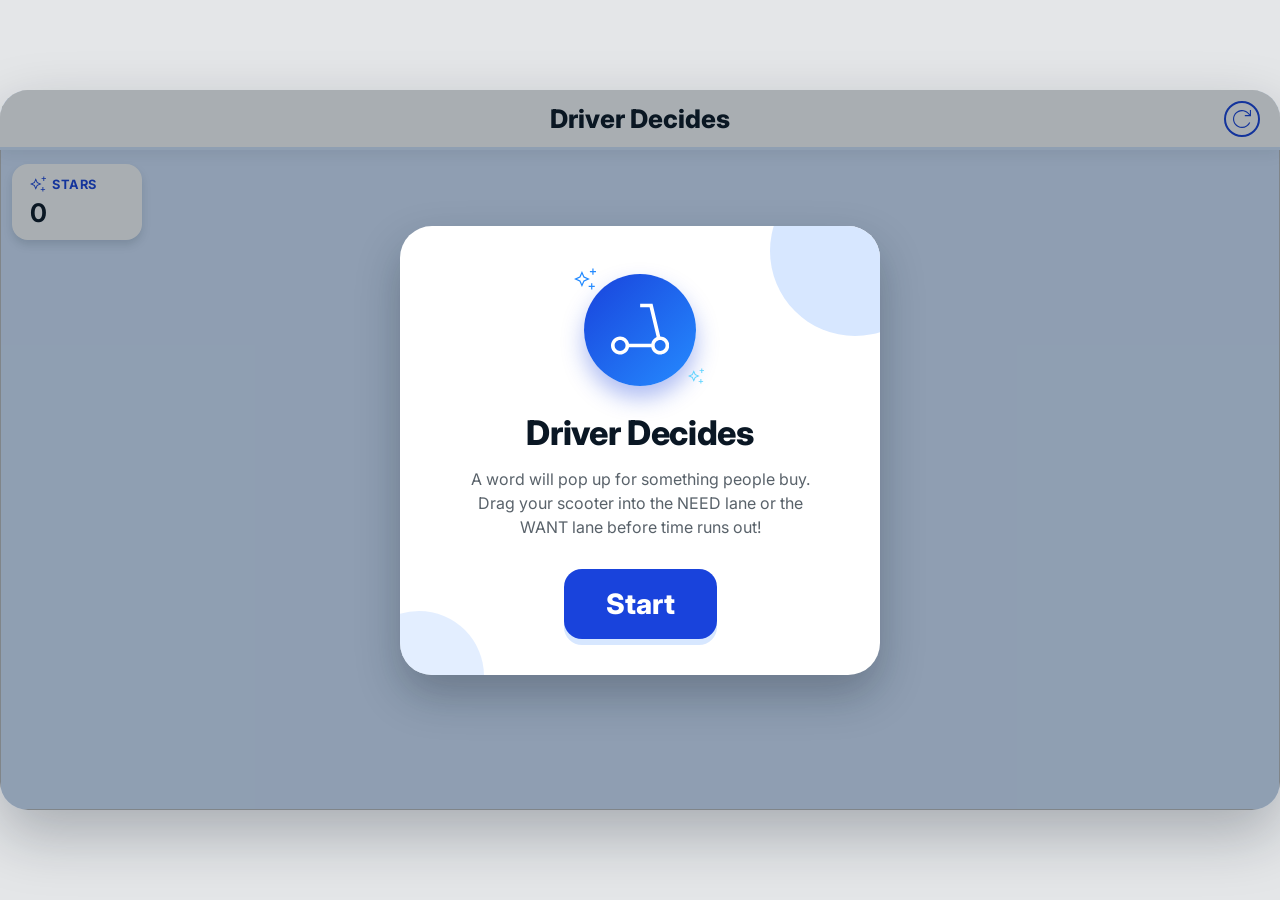
==== index.html @ 8b868fb8 "Add files via upload" ====
<!DOCTYPE html>
<html lang="en">
<head>
    <meta charset="UTF-8">
    <meta name="viewport" content="width=device-width, initial-scale=1.0">

    <title>Driver Decides | Securityplus Federal Credit Union</title>

    <!-- Securityplus brand typeface -->
    <link rel="preconnect" href="https://fonts.googleapis.com">
    <link rel="preconnect" href="https://fonts.gstatic.com" crossorigin>
    <link href="https://fonts.googleapis.com/css2?family=Inter:wght@400;500;600;700;800;900&display=swap" rel="stylesheet">

    <link rel="stylesheet" href="style.css">
</head>

<body>

<div id="game">

    <!-- ================= TOP BAR ================= -->

    <div id="topBar">

        <div id="topBarLeft"></div>

        <div id="gameTitle">Driver Decides</div>

        <div id="topBarRight">
            <button id="resetButton" class="iconButton" type="button" aria-label="Restart">
                <svg class="reset-icon" viewBox="0 0 159.96 159.68" aria-hidden="true">
                    <path d="M125.32,26.76C95.65,1.7,52.69,5.35,27.33,34.19c-21.87,24.87-23.31,61.46-2.78,87.95,13.93,17.98,35.56,28.66,58.69,27.5,26.47-1.33,49.6-17.28,60.77-41.29l9.02,4c-13.16,28.84-42.03,47.62-73.83,47.32-24.66-.24-47.44-12.11-62.44-31.37C-1.06,105.46-5.06,74.83,6.64,48.33,18.38,21.75,43.54,3.07,72.72.41c23.8-2.17,47.42,6.05,63.87,23.13l13.4,13.91V0s9.97.02,9.97.02v54.9s-54.93,0-54.93,0l-.02-9.97,38.3-.04c-6.07-6.32-11.63-12.78-17.97-18.14Z"/>
                </svg>
            </button>
        </div>

    </div>


    <!-- ================= HUD =================
         Rebuilt for the needs-vs-wants sorting rework (2026-09-10): the
         wallet/purchases stats are gone (no money math in this version at
         all) - just how many you've sorted right, and the round's goal. -->

    <div id="hud">

        <div class="starsBox">
            <span class="statLabel">
                <svg class="mini-icon" viewBox="0 0 179.8 170" aria-hidden="true">
                    <polygon points="159.82 49.96 149.85 50 149.86 30 129.88 30 129.88 19.99 149.86 20 149.85 0 159.82 0 159.82 20 179.79 19.99 179.8 30 159.82 29.99 159.82 49.96"/>
                    <polygon points="149.83 169.96 139.86 170 139.87 150 119.89 150 119.89 139.99 139.87 140 139.86 120 149.83 120 149.82 140 169.8 139.99 169.8 150 149.83 149.99 149.83 169.96"/>
                    <path d="M64.87,149.82l-20.03-44.88L0,84.99l44.96-20.07,19.91-44.96,20.01,45.1,44.86,19.96-44.93,20-19.93,44.81ZM64.88,125.25l12.55-27.81,27.77-12.46-27.88-12.52-12.45-27.71-12.55,27.76-27.72,12.49,27.75,12.48,12.53,27.76Z"/>
                </svg>
                Stars
            </span>
            <span class="statValue" id="starsValue">0</span>
        </div>

    </div>


    <!-- ================= ROAD SCENE =================
         Rebuilt again (2026-09-10, drag rework): NEED and WANT are now the
         things rolling continuously down the road, one per lane - pure
         driving/lane signage, not the question itself. The actual question
         is the item word in the fixed #itemPopup at top center, which never
         moves. The scooter is drag-steered left/right by the player; where
         it sits when the timer runs out is the answer. -->

    <div id="roadScene">

        <img id="bgImage" class="bg-image" src="images/Background.svg" alt="">

        <!-- Purely decorative sky - a sun that pulses gently in the top
             right, and two clouds that drift slowly across from one side
             to the other on their own independent loops. -->
        <div id="skyLayer" aria-hidden="true">
            <img class="sunDecor" src="images/sun.svg" alt="">
            <img class="cloudDecor cloudDecor--1" src="images/cloud1.svg" alt="" style="top:9%; width:13%; animation-duration:48s; animation-delay:-6s;">
            <img class="cloudDecor cloudDecor--2" src="images/cloud2.svg" alt="" style="top:19%; width:9%; animation-duration:62s; animation-delay:-34s;">
        </div>

        <!-- Purely decorative trees along the grass, gently swaying in a
             breeze. Four, at different depths/sides to match the road's
             perspective: small ones far back on both the left and right,
             a medium one at mid-distance on the right, and a large one up
             front on the left. -->
        <div id="treeLayer" aria-hidden="true">
            <div class="treeSpot" style="left:15%; top:42%; width:6%;">
                <img class="treeDecor" src="images/tree.svg" alt="" style="animation-duration:3.6s; animation-delay:0s;">
            </div>
            <div class="treeSpot" style="left:85%; top:42%; width:6%;">
                <img class="treeDecor" src="images/tree.svg" alt="" style="animation-duration:3.8s; animation-delay:0.3s;">
            </div>
            <div class="treeSpot" style="left:92%; top:60%; width:9%;">
                <img class="treeDecor" src="images/tree.svg" alt="" style="animation-duration:4.0s; animation-delay:0.9s;">
            </div>
            <div class="treeSpot" style="left:3%; top:80%; width:13%;">
                <img class="treeDecor" src="images/tree.svg" alt="" style="animation-duration:3.9s; animation-delay:1.1s;">
            </div>
        </div>

        <!-- Purely decorative lane signage, looping continuously down each
             lane the whole round - always NEED on the left, WANT on the
             right, so the player always knows which side is which. -->
        <div id="roadSignsLayer">
            <div id="roadSignNeed" class="roadSign roadSign--need">NEED</div>
            <div id="roadSignWant" class="roadSign roadSign--want">WANT</div>
        </div>

        <!-- Invisible tap targets - a kid can also tap a side instead of
             dragging the scooter there. -->
        <div class="laneZone laneZone--need" data-lane="need"></div>
        <div class="laneZone laneZone--want" data-lane="want"></div>

        <!-- The word for whatever's being sorted right now. Fixed in
             place - it never travels down the road. -->
        <div id="itemPopup" class="itemPopup"></div>

        <!-- Toasts + sparkles for correct/incorrect feedback. -->
        <div id="feedbackLayer"></div>

        <div id="scooter">
            <img class="scooter-img" src="images/scooter.svg" alt="">
        </div>

    </div>


    <!-- ================= START SCREEN ================= -->

    <div id="startScreen">

        <div class="startCard">

            <div class="start-badge-wrap">

                <div class="start-sparkle start-sparkle--a">
                    <svg viewBox="0 0 179.8 170" aria-hidden="true">
                        <polygon points="159.82 49.96 149.85 50 149.86 30 129.88 30 129.88 19.99 149.86 20 149.85 0 159.82 0 159.82 20 179.79 19.99 179.8 30 159.82 29.99 159.82 49.96"/>
                        <polygon points="149.83 169.96 139.86 170 139.87 150 119.89 150 119.89 139.99 139.87 140 139.86 120 149.83 120 149.82 140 169.8 139.99 169.8 150 149.83 149.99 149.83 169.96"/>
                        <path d="M64.87,149.82l-20.03-44.88L0,84.99l44.96-20.07,19.91-44.96,20.01,45.1,44.86,19.96-44.93,20-19.93,44.81ZM64.88,125.25l12.55-27.81,27.77-12.46-27.88-12.52-12.45-27.71-12.55,27.76-27.72,12.49,27.75,12.48,12.53,27.76Z"/>
                    </svg>
                </div>

                <div class="start-sparkle start-sparkle--b">
                    <svg viewBox="0 0 179.8 170" aria-hidden="true">
                        <polygon points="159.82 49.96 149.85 50 149.86 30 129.88 30 129.88 19.99 149.86 20 149.85 0 159.82 0 159.82 20 179.79 19.99 179.8 30 159.82 29.99 159.82 49.96"/>
                        <polygon points="149.83 169.96 139.86 170 139.87 150 119.89 150 119.89 139.99 139.87 140 139.86 120 149.83 120 149.82 140 169.8 139.99 169.8 150 149.83 149.99 149.83 169.96"/>
                        <path d="M64.87,149.82l-20.03-44.88L0,84.99l44.96-20.07,19.91-44.96,20.01,45.1,44.86,19.96-44.93,20-19.93,44.81ZM64.88,125.25l12.55-27.81,27.77-12.46-27.88-12.52-12.45-27.71-12.55,27.76-27.72,12.49,27.75,12.48,12.53,27.76Z"/>
                    </svg>
                </div>

                <div class="start-badge">
                    <svg class="start-badge-icon" viewBox="0 0 159.8 139.7" aria-hidden="true">
                        <path d="M25.211,89.905c12,.241,21.621,8.435,24.347,19.887l61.013-.005c1.603-8.208,6.944-14.734,14.737-18.112L105.815,9.987l-25.841-.005.01-9.982,34,.003,21.153,89.834c11.188.041,20.54,7.586,23.541,17.458,3.36,11.052-1.068,22.286-10.13,28.299-9.443,6.265-21.983,5.245-30.354-2.295-4.046-3.644-6.567-8.075-7.653-13.523l-61.028-.015c-2.794,12.853-14.821,21.408-27.771,19.729S-.936,126.109.072,113.05c.997-12.926,11.796-23.414,25.139-23.145ZM39.942,114.77c0-8.276-6.716-14.985-15-14.985s-15,6.709-15,14.985,6.716,14.985,15,14.985,15-6.709,15-14.985ZM149.842,114.77c0-8.276-6.716-14.985-15-14.985s-15,6.709-15,14.985,6.716,14.985,15,14.985,15-6.709,15-14.985Z"/>
                    </svg>
                </div>

            </div>

            <h1>Driver Decides</h1>

            <p class="introLead">
                A word will pop up for something people buy. Drag your scooter into the NEED lane or the WANT lane before time runs out!
            </p>

            <button
                id="startButton"
                class="brandButton"
                type="button">
                Start
            </button>

        </div>

    </div>


    <!-- ================= FINISH ================= -->

    <div id="finishScreen">

        <div class="finishCard">

            <div class="results-sparkles">
                <svg class="sparkle-icon" viewBox="0 0 179.8 170" aria-hidden="true">
                    <polygon points="159.82 49.96 149.85 50 149.86 30 129.88 30 129.88 19.99 149.86 20 149.85 0 159.82 0 159.82 20 179.79 19.99 179.8 30 159.82 29.99 159.82 49.96"/>
                    <polygon points="149.83 169.96 139.86 170 139.87 150 119.89 150 119.89 139.99 139.87 140 139.86 120 149.83 120 149.82 140 169.8 139.99 169.8 150 149.83 149.99 149.83 169.96"/>
                    <path d="M64.87,149.82l-20.03-44.88L0,84.99l44.96-20.07,19.91-44.96,20.01,45.1,44.86,19.96-44.93,20-19.93,44.81ZM64.88,125.25l12.55-27.81,27.77-12.46-27.88-12.52-12.45-27.71-12.55,27.76-27.72,12.49,27.75,12.48,12.53,27.76Z"/>
                </svg>
                <svg class="sparkle-icon sparkle-icon--big" viewBox="0 0 179.8 170" aria-hidden="true">
                    <polygon points="159.82 49.96 149.85 50 149.86 30 129.88 30 129.88 19.99 149.86 20 149.85 0 159.82 0 159.82 20 179.79 19.99 179.8 30 159.82 29.99 159.82 49.96"/>
                    <polygon points="149.83 169.96 139.86 170 139.87 150 119.89 150 119.89 139.99 139.87 140 139.86 120 149.83 120 149.82 140 169.8 139.99 169.8 150 149.83 149.99 149.83 169.96"/>
                    <path d="M64.87,149.82l-20.03-44.88L0,84.99l44.96-20.07,19.91-44.96,20.01,45.1,44.86,19.96-44.93,20-19.93,44.81ZM64.88,125.25l12.55-27.81,27.77-12.46-27.88-12.52-12.45-27.71-12.55,27.76-27.72,12.49,27.75,12.48,12.53,27.76Z"/>
                </svg>
                <svg class="sparkle-icon" viewBox="0 0 179.8 170" aria-hidden="true">
                    <polygon points="159.82 49.96 149.85 50 149.86 30 129.88 30 129.88 19.99 149.86 20 149.85 0 159.82 0 159.82 20 179.79 19.99 179.8 30 159.82 29.99 159.82 49.96"/>
                    <polygon points="149.83 169.96 139.86 170 139.87 150 119.89 150 119.89 139.99 139.87 140 139.86 120 149.83 120 149.82 140 169.8 139.99 169.8 150 149.83 149.99 149.83 169.96"/>
                    <path d="M64.87,149.82l-20.03-44.88L0,84.99l44.96-20.07,19.91-44.96,20.01,45.1,44.86,19.96-44.93,20-19.93,44.81ZM64.88,125.25l12.55-27.81,27.77-12.46-27.88-12.52-12.45-27.71-12.55,27.76-27.72,12.49,27.75,12.48,12.53,27.76Z"/>
                </svg>
            </div>

            <h1 id="finishTitle">
                <svg class="trophy-icon" viewBox="0 0 159.86 159.76" aria-hidden="true">
                    <path d="M119.85,159.76H40.03s-.03-9.99-.03-9.99h34.97s-.02-30.9-.02-30.9c-4.8-1.37-8.61-3.59-12.32-6.47-5.47-4.56-9.88-9.77-13.52-15.96-11.04-3.14-20.94-8.3-29.19-16.24C3.84,64.03-.64,42.43.07,19.96l30.45.02L29.99,0h99.86s-.27,19.97-.27,19.97h30.29c.01,7.7-.33,14.98-1.57,22.53-2.37,12.85-7.52,24.59-16.24,34.3-8.55,8.87-18.97,14.87-30.7,18.69-4.39,7.7-10.02,14.26-17.3,19.17-2.93,1.76-5.66,3.13-9.12,4.16l-.02,30.95h34.97s-.03,9.98-.03,9.98ZM109.01,77.22c7.76-21.71,9.98-44.26,10.86-67.23H39.93c.91,24.69,3.45,50,13.07,72.56,3.57,7.43,7.27,14.48,13.55,19.98,3.59,3.15,8.58,7.2,13.54,6.95,14.28-2.31,23.97-19.19,28.94-32.26ZM35.89,61.91c-2.33-10.81-3.82-21.09-4.68-31.96H9.99c.44,8.89,1.98,17.7,5.62,26.11,5.25,12.44,14.86,22,27.13,27.65-2.83-7.06-4.93-14.04-6.84-21.8ZM149.87,29.96h-21.3c-.88,10.65-2.34,20.78-4.52,31.17-1.75,7.34-3.81,14.11-6.35,21.24,21.75-10.9,30.58-28.63,32.17-52.4Z"/>
                    <path d="M79.87,69.31l-19.87,10.16,3.98-21.78-16.06-15.53,22.05-3.51,9.92-19.76,9.9,19.77,22.09,3.48-15.75,15.6,3.63,21.83-19.89-10.27ZM79.81,58.11l6.52,3.27-1.14-7.44,5.42-4.91-7.26-1.28-3.52-6.33-3.22,6.35-7.47,1.25,5.42,4.95-1.18,7.45,6.42-3.31Z"/>
                </svg>
                <span id="finishTitleText">Great Job!</span>
            </h1>

            <div id="roundLabel" class="round-label"></div>

            <p id="finishSummary" class="results-message"></p>

            <p id="sortBreakdown" class="needs-wants-breakdown"></p>

            <button
                id="playAgainButton"
                class="brandButton brandButton--onDark"
                type="button">
                <svg class="replay-icon" viewBox="0 0 159.96 159.68" aria-hidden="true">
                    <path d="M125.32,26.76C95.65,1.7,52.69,5.35,27.33,34.19c-21.87,24.87-23.31,61.46-2.78,87.95,13.93,17.98,35.56,28.66,58.69,27.5,26.47-1.33,49.6-17.28,60.77-41.29l9.02,4c-13.16,28.84-42.03,47.62-73.83,47.32-24.66-.24-47.44-12.11-62.44-31.37C-1.06,105.46-5.06,74.83,6.64,48.33,18.38,21.75,43.54,3.07,72.72.41c23.8-2.17,47.42,6.05,63.87,23.13l13.4,13.91V0s9.97.02,9.97.02v54.9s-54.93,0-54.93,0l-.02-9.97,38.3-.04c-6.07-6.32-11.63-12.78-17.97-18.14Z"/>
                </svg>
                <span id="playAgainLabel">Start</span>
            </button>

        </div>

    </div>

</div>

<script src="game.js"></script>

</body>
</html>
---- style.css ----
/* ========================================
   SECURITYPLUS BRAND TOKENS
   Sourced from "A Guide to Our Brand"
======================================== */

:root {

    --blue-black:   #0A1724;
    --persian-blue: #1943DC;
    --blue-bird:    #258BFF;
    --malibu:       #59D2FE;
    --sky-blue:     #8BD1FF;
    --onahau:       #CFF1F9;
    --hawkes-blue:  #D7E7FF;
    --magnolia:     #FBF5FE;
    --mystic:       #E6ECEB;
    --white:        #FFFFFF;

    --font-brand: "Inter", Arial, Helvetica, sans-serif;
}

* {
    box-sizing: border-box;
}

html,
body {
    margin: 0;
    padding: 0;
    width: 100%;
    height: 100%;
    overflow: hidden;
    font-family: var(--font-brand);
}

/* Kiosk frame: the game sits as a rounded 16:9 card on a neutral grey
   page, matching the other three games' template. */
body {
    background: #E4E6E8;
    display: flex;
    align-items: center;
    justify-content: center;
}

/* Fits flush to whichever axis is tighter - full-bleed top/bottom on a
   wide screen, full-bleed left/right on a tall one - and only letterboxes
   grey on the other axis, rather than always leaving a margin. */
#game {
    position: relative;
    width: min(100%, calc(100vh * 16 / 9));
    aspect-ratio: 16 / 9;
    max-width: 1920px;
    max-height: 100%;
    overflow: hidden;
    border-radius: 28px;
    box-shadow: 0 24px 60px rgba(10, 23, 36, 0.28);
    background: var(--hawkes-blue);
}


/* ================= TOP BAR ================= */

#topBar {
    position: absolute;
    z-index: 35;
    top: 0;
    left: 0;
    right: 0;
    height: calc(100% / 12);

    background: var(--white);
    border-bottom: 3px solid var(--hawkes-blue);
    box-shadow: 0 4px 14px rgba(10, 23, 36, 0.08);

    display: grid;
    grid-template-columns: 1fr auto 1fr;
    align-items: center;
    padding: 0 20px;
}

#topBarLeft {
    justify-self: start;
}

#topBarRight {
    justify-self: end;
}

#gameTitle {
    justify-self: center;
    font-size: clamp(18px, 2vw, 26px);
    font-weight: 800;
    color: var(--blue-black);
    line-height: 1;
    white-space: nowrap;
}

.iconButton {
    width: 36px;
    height: 36px;
    border-radius: 50%;
    border: 2px solid var(--persian-blue);
    background: var(--white);
    display: flex;
    align-items: center;
    justify-content: center;
    padding: 0;
    cursor: pointer;
}

.iconButton:hover {
    background: var(--hawkes-blue);
}

.reset-icon {
    width: 18px;
    height: 18px;
    fill: var(--persian-blue);
}


/* ================= ROAD SCENE =================
   Rebuilt for the needs-vs-wants SORTING rework (2026-09-10). The old
   flat CSS sky/grass/road strips + tree icons are gone entirely, replaced
   by Kayla's single illustrated background (a real road-perspective scene
   with a vanishing point and a dashed center line splitting it into two
   lanes - images/Background.svg, 1920x1080, same ratio as #game so it
   covers with zero letterboxing at any kiosk size). */

#roadScene {
    position: absolute;
    inset: 0;
    z-index: 1;
    overflow: hidden;
}

.bg-image {
    position: absolute;
    inset: 0;
    width: 100%;
    height: 100%;
    object-fit: cover;
    display: block;
    user-select: none;
    -webkit-user-drag: none;
}


/* ================= SKY (decorative sun + clouds) =================
   A sun that pulses gently in the top right corner, and two clouds that
   drift left-to-right on their own independent, looping timers. Each
   cloud's whole trip (off the left edge to off the right edge) is driven
   by a single `left` keyframe animation; a negative animation-delay just
   starts it partway through that trip on load, instead of leaving the sky
   empty until the first one drifts into view. */

#skyLayer {
    position: absolute;
    inset: 0;
    z-index: 2;
    pointer-events: none;
    overflow: hidden;
}

.sunDecor {
    position: absolute;
    top: 11%;
    right: 6%;
    width: 6%;
    height: auto;
    animation: sunPulse 3.4s ease-in-out infinite;
    transform-origin: 50% 50%;
}

@keyframes sunPulse {
    0%, 100% { transform: scale(1); }
    50% { transform: scale(1.1); }
}

.cloudDecor {
    position: absolute;
    height: auto;
    animation-name: cloudDrift;
    animation-timing-function: linear;
    animation-iteration-count: infinite;
}

@keyframes cloudDrift {
    0% { left: -25%; }
    100% { left: 110%; }
}


/* ================= TREES (decorative, along the grass) =================
   A handful of Kayla's tree graphic, planted at three depths per side to
   match the road's perspective, each swaying gently as if in a breeze.
   Each .treeSpot anchors the BASE of the trunk to a fixed point (that's
   what the translate(-50%,-100%) is for); the sway rotation lives on the
   inner <img> instead, with its transform-origin pinned near the trunk
   base, so the whole tree rocks from its roots rather than drifting off
   its spot. Slightly different animation-duration/delay per tree (set
   inline in the markup) keeps them from all swaying in lockstep. */

#treeLayer {
    position: absolute;
    inset: 0;
    z-index: 2;
    pointer-events: none;
}

.treeSpot {
    position: absolute;
    transform: translate(-50%, -100%);
    user-select: none;
}

.treeDecor {
    display: block;
    width: 100%;
    height: auto;
    -webkit-user-drag: none;
    transform-origin: 50% 94%;
    animation-name: treeSway;
    animation-timing-function: ease-in-out;
    animation-iteration-count: infinite;
}

@keyframes treeSway {
    0%, 100% { transform: rotate(-3deg); }
    50% { transform: rotate(3deg); }
}


/* ================= NEED/WANT ROAD SIGNS =================
   NEED and WANT travel down the road together, side by side, once per
   item (2026-09-10 travel rework) - not a continuous decorative loop.
   Position/scale are driven entirely by JS each frame (positionRoadSign in
   game.js), starting small and close to center near the horizon (where
   the road art itself is narrow) and ending full-size over their own lane
   right at the scooter - so the words always sit on the road, never out
   over the grass. The `left`/`top` here are just a sane default before
   the first frame runs; `opacity` toggles them on/off between items. */

#roadSignsLayer {
    position: absolute;
    inset: 0;
    z-index: 15;
    pointer-events: none;
    overflow: hidden;
}

.roadSign {
    position: absolute;
    top: 26%;
    left: 50%;
    transform: translate(-50%, -50%) scale(0.4);
    opacity: 0;
    will-change: top, left, transform;

    display: flex;
    align-items: center;
    justify-content: center;
    min-width: 118px;

    padding: 14px 22px;
    border-radius: 18px;
    border: 5px solid var(--white);
    box-shadow: 0 8px 16px rgba(10, 23, 36, 0.25);

    font-family: var(--font-brand);
    font-weight: 800;
    font-size: clamp(16px, 2.1vw, 28px);
    letter-spacing: 0.5px;
    text-align: center;
    white-space: nowrap;
}

.roadSign--need {
    background: var(--blue-bird);
    color: var(--white);
}

.roadSign--want {
    background: var(--sky-blue);
    color: var(--blue-black);
}


/* ================= LANE TAP ZONES =================
   Invisible full-height hit targets - a fallback so a kid can tap a side
   instead of dragging the scooter there. */

.laneZone {
    position: absolute;
    top: 0;
    bottom: 0;
    width: 50%;
    z-index: 10;
    cursor: pointer;
}

.laneZone--need {
    left: 0;
}

.laneZone--want {
    left: 50%;
}


/* ================= ITEM POPUP (the actual question) =================
   A single word for whatever's being sorted right now - fixed in place
   at top center, never travels down the road. Swapping to a new item
   gives it a quick pop; a correct/incorrect answer flashes it briefly. */

.itemPopup {
    position: absolute;
    top: 32%;
    left: 50%;
    transform: translate(-50%, -50%) scale(1);
    z-index: 25;

    min-height: 1em;
    background: var(--white);
    border: 6px solid var(--persian-blue);
    border-radius: 22px;
    padding: 16px 38px;

    font-family: var(--font-brand);
    font-weight: 800;
    font-size: clamp(22px, 3.2vw, 42px);
    color: var(--blue-black);
    text-align: center;
    white-space: nowrap;

    box-shadow: 0 10px 22px rgba(10, 23, 36, 0.3);
    pointer-events: none;
}

.itemPopup.pop {
    animation: itemPopupPop 0.35s ease;
}

@keyframes itemPopupPop {
    0% { transform: translate(-50%, -50%) scale(0.6); opacity: 0; }
    60% { transform: translate(-50%, -50%) scale(1.08); opacity: 1; }
    100% { transform: translate(-50%, -50%) scale(1); opacity: 1; }
}

.itemPopup--correct {
    animation: itemPopupCorrect 0.5s ease;
}

@keyframes itemPopupCorrect {
    0% { transform: translate(-50%, -50%) scale(1); border-color: var(--persian-blue); }
    40% { transform: translate(-50%, -50%) scale(1.15); border-color: var(--blue-bird); }
    100% { transform: translate(-50%, -50%) scale(1); border-color: var(--persian-blue); }
}

.itemPopup--wrong {
    animation: itemPopupWrong 0.5s ease;
}

@keyframes itemPopupWrong {
    0% { transform: translate(-50%, -50%) translateX(0); }
    25% { transform: translate(-50%, -50%) translateX(-10px); }
    50% { transform: translate(-50%, -50%) translateX(10px); }
    75% { transform: translate(-50%, -50%) translateX(-6px); }
    100% { transform: translate(-50%, -50%) translateX(0); }
}

.itemPopup--miss {
    animation: itemPopupMiss 0.5s ease;
}

@keyframes itemPopupMiss {
    0% { transform: translate(-50%, -50%) scale(1); border-color: var(--sky-blue); opacity: 1; }
    50% { transform: translate(-50%, -50%) scale(0.92); border-color: var(--mystic); opacity: 0.7; }
    100% { transform: translate(-50%, -50%) scale(1); border-color: var(--sky-blue); opacity: 1; }
}


/* ================= FEEDBACK (toasts + sparkles) ================= */

#feedbackLayer {
    position: absolute;
    inset: 0;
    z-index: 16;
    pointer-events: none;
    overflow: hidden;
}

.sparkle {
    position: absolute;
    z-index: 21;
    pointer-events: none;

    width: clamp(14px, 1.6vw, 22px);
    height: clamp(14px, 1.6vw, 22px);

    transform: translate(-50%, -50%) scale(0.3);
    opacity: 0;

    animation: sparklePop 700ms ease-out forwards;
}

.sparkle svg {
    display: block;
    width: 100%;
    height: 100%;
}

@keyframes sparklePop {
    0% {
        opacity: 0;
        transform: translate(-50%, -50%) scale(0.3);
    }
    25% {
        opacity: 1;
    }
    100% {
        opacity: 0;
        transform: translate(calc(-50% + var(--tx, 0px)), calc(-50% + var(--ty, 0px))) scale(1.15);
    }
}

.catchToast {
    position: absolute;
    z-index: 22;
    transform: translate(-50%, -50%);
    pointer-events: none;

    font-family: var(--font-brand);
    font-weight: 800;
    font-size: clamp(18px, 2vw, 27px);
    text-align: center;
    white-space: nowrap;

    padding: 8px 18px;
    border-radius: 999px;
    box-shadow: 0 4px 10px rgba(10, 23, 36, 0.25);

    animation: floatUpFade 1.1s ease forwards;
}

.toast--correct {
    background: var(--persian-blue);
    color: var(--white);
}

.toast--miss {
    background: var(--mystic);
    color: var(--blue-black);
    border: 3px solid var(--onahau);
}

.toast--wrong {
    background: var(--white);
    color: var(--blue-black);
    border: 3px solid var(--sky-blue);
}

@keyframes floatUpFade {
    0% {
        opacity: 1;
        transform: translate(-50%, -50%);
    }
    100% {
        opacity: 0;
        transform: translate(-50%, -220%);
    }
}


/* ================= SCOOTER =================
   Kayla's real illustrated scooter graphic (images/scooter.svg). Now
   drag-steered directly by the player (2026-09-10 drag rework) - JS moves
   it in real time via Pointer Events, so no default transition (that would
   fight the 1:1 drag feel); a `.snap` class adds one back only for the
   programmatic jump when a lane is tapped instead of dragged. */

#scooter {
    position: absolute;
    z-index: 18;
    bottom: 5%;
    left: 50%;
    transform: translateX(-50%);
    touch-action: none;
    cursor: grab;
}

#scooter.dragging {
    cursor: grabbing;
}

#scooter.snap {
    transition: left 0.32s cubic-bezier(.34,1.4,.64,1);
}

.scooter-img {
    display: block;
    width: clamp(80px, 9vw, 150px);
    height: auto;
    filter: drop-shadow(0 10px 12px rgba(10, 23, 36, 0.35));
    user-select: none;
    -webkit-user-drag: none;
    pointer-events: none;
}



/* ================= HUD ================= */

#hud {
    position: absolute;
    z-index: 30;
    top: calc(100% / 12 + 14px);
    left: 12px;
    right: 12px;

    display: flex;
    align-items: stretch;
    gap: 14px;
}

.starsBox {
    background: var(--white);
    border-radius: 16px;
    padding: 12px 18px;
    box-shadow: 0 5px 10px rgba(10, 23, 36, 0.14);
    font-weight: bold;

    display: flex;
    flex-direction: column;
    justify-content: center;
}

.statLabel {
    display: flex;
    align-items: center;
    gap: 6px;
    font-size: clamp(12px, 1vw, 15px);
    font-weight: 700;
    letter-spacing: 0.5px;
    text-transform: uppercase;
    color: var(--persian-blue);
}

.mini-icon {
    width: 16px;
    height: 16px;
    fill: var(--persian-blue);
    flex-shrink: 0;
}

.statValue {
    display: block;
    margin-top: 5px;
    font-size: clamp(20px, 2vw, 32px);
    color: var(--blue-black);
}

.starsBox {
    min-width: 130px;
}


/* ================= OVERLAYS ================= */

#startScreen,
#finishScreen {
    position: absolute;
    z-index: 100;

    inset: 0;

    display: none;
    align-items: center;
    justify-content: center;
}

#startScreen {
    display: flex;
    background: rgba(10, 23, 36, 0.35);
}

#finishScreen {
    background: rgba(10, 23, 36, 0.55);
}

.startCard {
    position: relative;
    overflow: hidden;

    width: min(480px, 90vw);

    background: var(--white);
    border-radius: 32px;

    padding: clamp(32px, 4vw, 48px) clamp(28px, 3.4vw, 40px) clamp(28px, 3vw, 36px);

    text-align: center;

    box-shadow: 0 20px 44px rgba(10, 23, 36, 0.28);
}

.startCard::before {
    content: "";
    position: absolute;
    top: -60px;
    right: -60px;
    width: 170px;
    height: 170px;
    border-radius: 50%;
    background: var(--hawkes-blue);
    z-index: 0;
}

.startCard::after {
    content: "";
    position: absolute;
    bottom: -66px;
    left: -46px;
    width: 130px;
    height: 130px;
    border-radius: 50%;
    background: var(--hawkes-blue);
    opacity: 0.7;
    z-index: 0;
}

.startCard > * {
    position: relative;
    z-index: 1;
}


/* ================= START BADGE (animated icon sticker) =================
   The scooter is a full-color illustration now, not a flat brand-blue
   icon, so it can't use the recolor-white-inside-a-gradient-circle
   treatment the other games' badges use (that would erase its colors).
   --photo variants keep the same float/sparkle motion but show the
   artwork on a plain white disc instead. */

.start-badge-wrap {
    position: relative;
    z-index: 1;

    width: clamp(84px, 9vw, 112px);
    height: clamp(84px, 9vw, 112px);

    margin: 0 auto clamp(18px, 2.2vw, 26px);

    animation: startBadgeFloat 3.2s ease-in-out infinite;
}

.start-badge-wrap--photo {
    width: clamp(96px, 11vw, 140px);
    height: clamp(96px, 11vw, 140px);
}

.start-badge {
    width: 100%;
    height: 100%;

    border-radius: 50%;

    background: linear-gradient(135deg, var(--persian-blue) 0%, var(--blue-bird) 100%);

    display: flex;
    align-items: center;
    justify-content: center;

    box-shadow: 0 12px 22px rgba(25, 67, 220, 0.35);
}

.start-badge--photo {
    background: var(--white);
    border: 4px solid var(--hawkes-blue);
    padding: 10px;
}

.start-badge-icon {
    width: 52%;
    height: 52%;
    fill: var(--white);
}

.start-badge-photo {
    width: 100%;
    height: 100%;
    object-fit: contain;
}

@keyframes startBadgeFloat {
    0%, 100% { transform: translateY(0) rotate(-5deg); }
    50% { transform: translateY(-7px) rotate(-5deg); }
}

.start-sparkle {
    position: absolute;
    z-index: 2;
    pointer-events: none;
    animation: startTwinkle 1.8s ease-in-out infinite;
}

.start-sparkle svg {
    display: block;
    width: 100%;
    height: 100%;
}

.start-sparkle--a {
    top: -6px;
    left: -10px;
    width: 22px;
    height: 22px;
    fill: var(--blue-bird);
}

.start-sparkle--b {
    bottom: 2px;
    right: -8px;
    width: 16px;
    height: 16px;
    fill: var(--malibu);
    animation-delay: 0.5s;
}

@keyframes startTwinkle {
    0%, 100% { opacity: 0.95; transform: scale(1); }
    50% { opacity: 0.35; transform: scale(0.7); }
}

.finishCard {
    position: relative;
    overflow: hidden;

    width: min(900px, 90vw);
    max-height: 94vh;
    overflow-y: auto;

    background: linear-gradient(160deg, var(--blue-black) 0%, var(--persian-blue) 100%);
    color: var(--white);
    border-radius: 35px;

    padding: 45px;

    text-align: center;

    box-shadow: 0 20px 40px rgba(0, 0, 0, 0.35);
}

.finishCard::before {
    content: "";
    position: absolute;
    inset: 0;
    pointer-events: none;
    opacity: 0.05;
    background-image: url("images/brand-arrow-tile.png");
    background-repeat: repeat;
    background-size: 84px 84px;
}

.finishCard > * {
    position: relative;
}

.startCard h1 {
    font-size: clamp(26px, 3vw, 34px);
    font-weight: 800;
    color: var(--blue-black);
    margin: 0 0 14px;
    letter-spacing: -0.01em;
}

.finishCard h1 {
    display: flex;
    align-items: center;
    justify-content: center;
    gap: 14px;
    font-size: clamp(34px, 4vw, 52px);
    font-weight: 800;
    color: var(--white);
    margin: 0 0 12px;
}

.trophy-icon {
    width: 40px;
    height: 40px;
    fill: var(--malibu);
    flex-shrink: 0;
}

.startCard p {
    font-size: clamp(14px, 1.3vw, 16px);
    font-weight: 400;
    color: rgba(10, 23, 36, 0.68);
    line-height: 1.5;
}

.results-message {
    font-size: clamp(17px, 1.8vw, 24px);
    font-weight: 500;
    color: var(--hawkes-blue);
    line-height: 1.35;
}

.needs-wants-breakdown {
    margin-top: 14px;
    font-size: clamp(13px, 1.3vw, 17px);
    font-weight: 600;
    color: var(--sky-blue);
    line-height: 1.4;
}

.introLead {
    max-width: 340px;
    margin: 0 auto clamp(22px, 2.6vw, 30px);
}


/* ================= RESULTS SPARKLES ================= */

.results-sparkles {
    display: flex;
    align-items: center;
    justify-content: center;
    gap: 14px;
    margin-bottom: 6px;
}

.sparkle-icon {
    width: 20px;
    height: 20px;
    fill: var(--malibu);
}

.sparkle-icon--big {
    width: 26px;
    height: 26px;
}


/* ================= ROUND LABEL (finish screen) ================= */

.round-label {
    font-size: clamp(13px, 1.3vw, 17px);
    font-weight: 800;
    letter-spacing: 0.8px;
    text-transform: uppercase;
    color: var(--sky-blue);
    margin-bottom: 6px;
}


/* ================= BUTTONS ================= */

.brandButton {
    display: inline-flex;
    align-items: center;
    justify-content: center;
    gap: 12px;

    border: none;
    border-radius: 18px;

    padding: 18px 42px;

    background: var(--persian-blue);
    color: var(--white);

    font-family: var(--font-brand);
    font-size: clamp(20px, 2.2vw, 30px);
    font-weight: 800;

    cursor: pointer;

    box-shadow: 0 6px 0 var(--hawkes-blue);

    transition:
        transform 0.15s ease,
        opacity 0.15s ease;
}

.brandButton:hover:not(:disabled) {
    transform: translateY(-3px);
}

.brandButton:active:not(:disabled) {
    transform: translateY(3px);
    box-shadow: 0 2px 0 var(--hawkes-blue);
}

.brandButton:disabled {
    opacity: 0.4;
    cursor: not-allowed;
}

.brandButton--onDark {
    background: var(--white);
    color: var(--persian-blue);
    box-shadow: 0 6px 0 rgba(255, 255, 255, 0.25);
}

.brandButton--onDark:hover {
    background: var(--onahau);
}

.replay-icon {
    width: 22px;
    height: 22px;
    fill: var(--persian-blue);
    flex-shrink: 0;
}


/* ================= RESPONSIVE ================= */

@media (max-width: 900px) {

    #topBar {
        gap: 10px;
        padding: 0 12px;
    }

    #hud {
        top: calc(100% / 12 + 10px);
        gap: 7px;
    }

    .starsBox {
        padding: 8px 10px;
        border-radius: 10px;
        min-width: 90px;
    }

    .startCard,
    .finishCard {
        padding: 25px;
    }

    .itemPopup {
        padding: 10px 22px;
    }

    .roadSign {
        padding: 10px 16px;
    }
}

@media (max-width: 650px) {

    #gameTitle {
        display: none;
    }

    .startCard,
    .finishCard {
        width: 94vw;
    }

    .roadSign {
        font-size: 14px;
        padding: 6px 14px;
    }

    .itemPopup {
        font-size: 18px;
        padding: 8px 18px;
    }
}
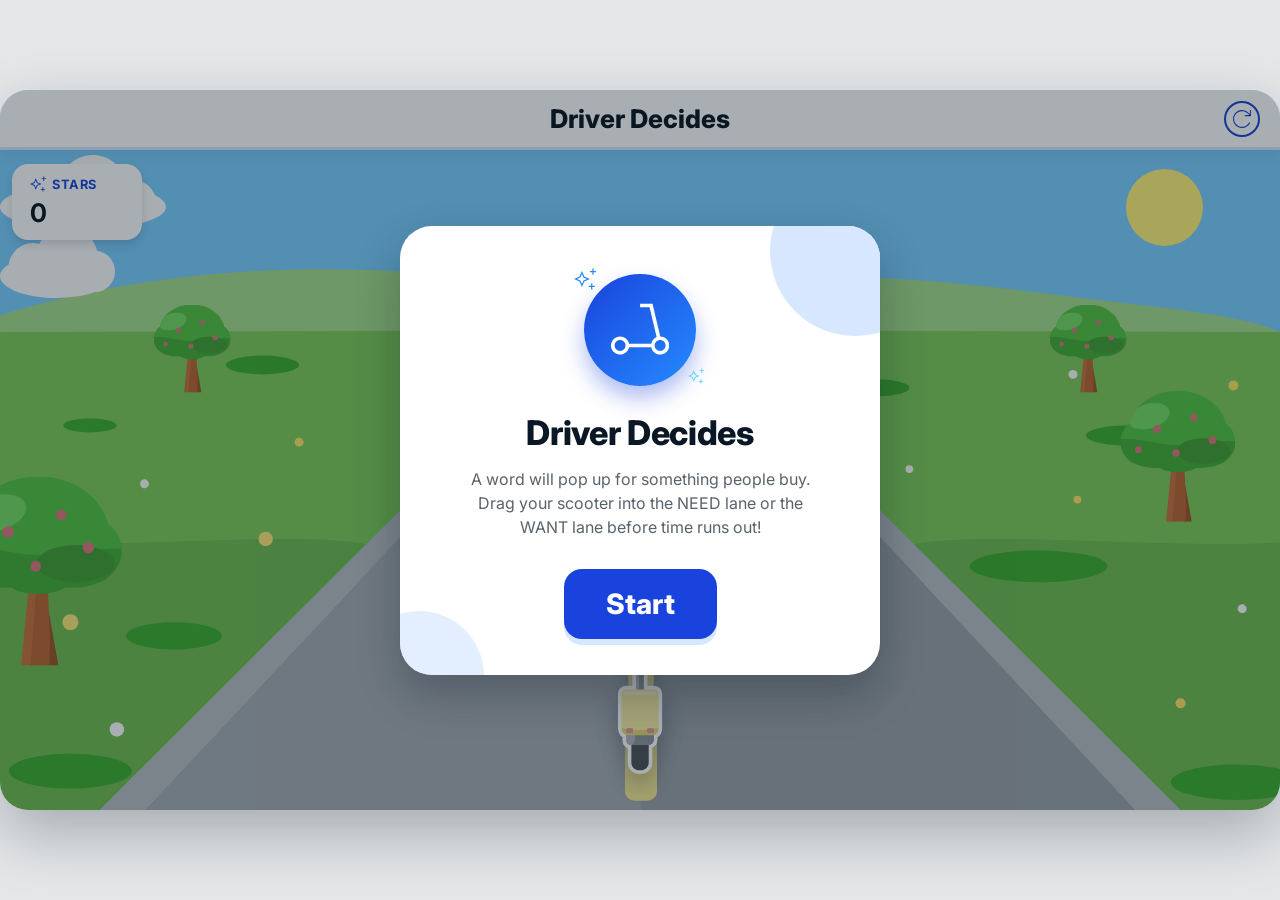
==== commit c1cd2132: "test" ====
--- a/index.html
+++ b/index.html
@@ -13,6 +13,7 @@
 
     <link rel="stylesheet" href="style.css">
 </head>
+
 
 <body>
 
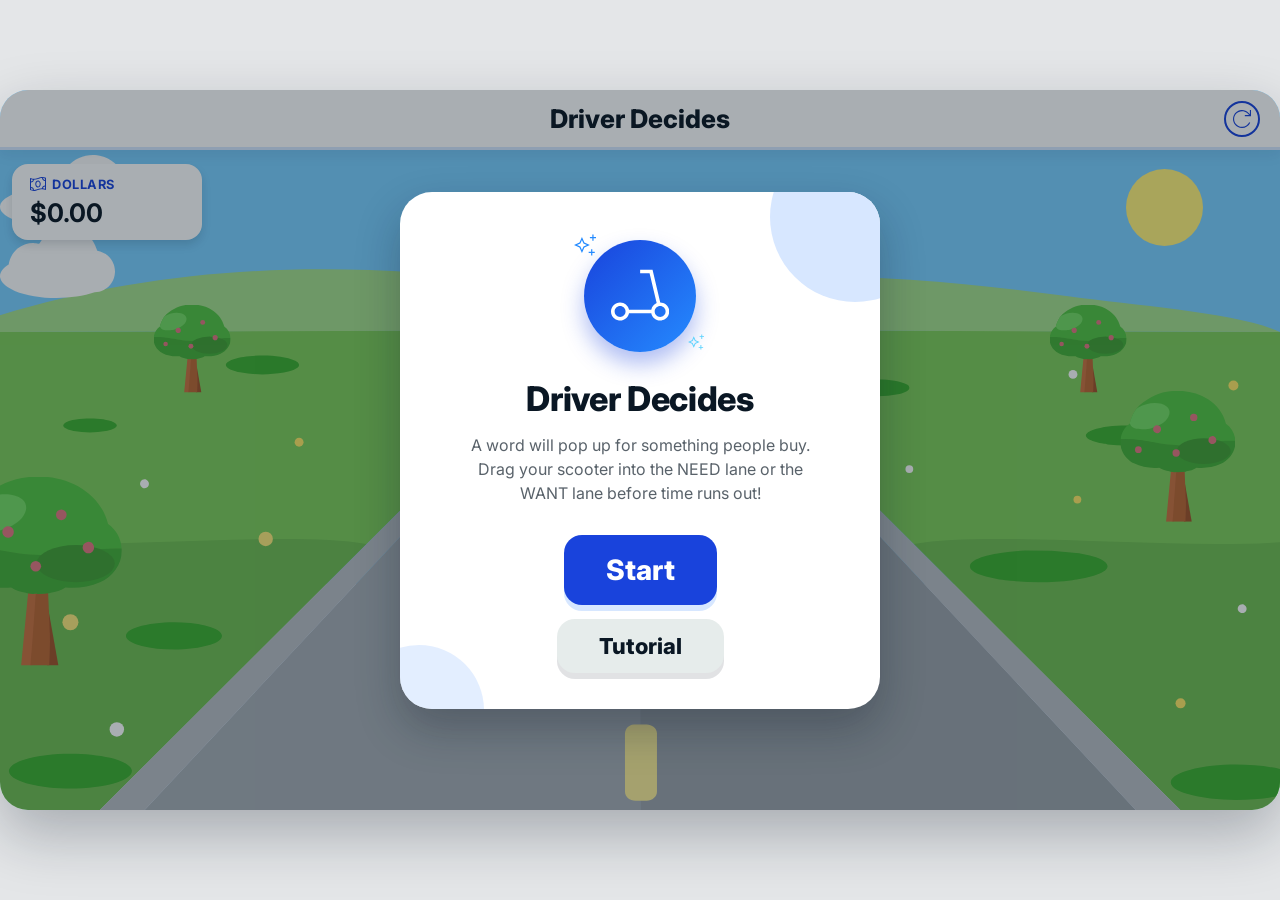
==== commit 9e09bc3a: "Add files via upload" ====
--- a/index.html
+++ b/index.html
@@ -47,14 +47,13 @@
 
         <div class="starsBox">
             <span class="statLabel">
-                <svg class="mini-icon" viewBox="0 0 179.8 170" aria-hidden="true">
-                    <polygon points="159.82 49.96 149.85 50 149.86 30 129.88 30 129.88 19.99 149.86 20 149.85 0 159.82 0 159.82 20 179.79 19.99 179.8 30 159.82 29.99 159.82 49.96"/>
-                    <polygon points="149.83 169.96 139.86 170 139.87 150 119.89 150 119.89 139.99 139.87 140 139.86 120 149.83 120 149.82 140 169.8 139.99 169.8 150 149.83 149.99 149.83 169.96"/>
-                    <path d="M64.87,149.82l-20.03-44.88L0,84.99l44.96-20.07,19.91-44.96,20.01,45.1,44.86,19.96-44.93,20-19.93,44.81ZM64.88,125.25l12.55-27.81,27.77-12.46-27.88-12.52-12.45-27.71-12.55,27.76-27.72,12.49,27.75,12.48,12.53,27.76Z"/>
-                </svg>
-                Stars
+                <svg class="mini-icon" viewBox="0 0 159.84 138.36" aria-hidden="true">
+                    <path d="M57.87,136.07c-20.64,4.62-38.84,2.03-57.87-5.74V8.06s10.98,4.22,10.98,4.22c16.62,6.39,34.41,6.4,51.59,1.77l18.7-5.79c7.47-2.31,14.6-4.54,22.23-6.3,19.83-4.1,37.78-1.61,56.33,6.01v122.38c-20.16-9.11-39.02-11.73-60.24-6.79l-21.49,6.55-20.24,5.97ZM63.19,124.37l24.79-7.93c10.53-3.17,21.05-5.07,31.89-5.46,1.74-15.42,14.69-26.9,30.01-26.8l-.02-45.03c-16.49-.23-29.59-13.04-30.01-29.2-8.11.12-15.45,1.78-23.02,3.87l-26.86,8.61c-9.91,3.04-19.76,4.54-30.4,4.85-1.46,15.26-14.32,26.86-29.62,26.83v45.01c16.51.28,29.55,13.24,29.91,29.36,7.9-.44,15.4-1.82,23.32-4.1ZM149.87,14.69c-6.81-2.21-13.15-3.52-20.07-4.4.93,10.61,9.17,18.64,20.06,18.82v-14.42ZM29.81,26.62c-7.16-.8-13.16-2.05-19.84-4.02v21.51c10.33-.06,18.76-7.54,19.84-17.48ZM149.87,115.72v-21.55c-10.41,0-18.51,7.51-19.7,17.46,6.7.77,12.9,2.06,19.7,4.09ZM29.91,127.82c-1.16-11.06-9.43-18.43-19.93-18.68l.03,14.45c6.77,2.18,13.11,3.6,19.9,4.23Z"/>
+                    <path d="M103.24,87.67c-5.21,11.34-17.12,19.1-29.16,15.61-7.57-2.2-13.53-7.43-17.07-14.51-7.85-15.73-5.78-36.67,7.3-48.46,8.15-7.34,19.64-8.27,28.62-1.91,14.96,10.59,17.95,32.64,10.31,49.27ZM88.8,90.43c10.79-9.91,11.26-29.48,1.87-40.72-2.79-3.33-6.31-5.4-10.28-5.53-4.19-.13-7.86,1.72-10.78,4.91-9.63,10.55-9.57,29.32-.05,40.02,5.18,5.82,13.26,6.8,19.24,1.31Z"/>
+                </svg>
+                Dollars
             </span>
-            <span class="statValue" id="starsValue">0</span>
+            <span class="statValue" id="starsValue">$0.00</span>
         </div>
 
     </div>
@@ -101,18 +100,21 @@
             </div>
         </div>
 
-        <!-- Purely decorative lane signage, looping continuously down each
-             lane the whole round - always NEED on the left, WANT on the
-             right, so the player always knows which side is which. -->
+        <!-- NEED and WANT travel down together each item, but which side
+             each lands on is randomized per item (2026-09-16 difficulty
+             bump) - so the player can't just memorize "need is always
+             left" and has to actually read the word each time. -->
         <div id="roadSignsLayer">
             <div id="roadSignNeed" class="roadSign roadSign--need">NEED</div>
             <div id="roadSignWant" class="roadSign roadSign--want">WANT</div>
         </div>
 
         <!-- Invisible tap targets - a kid can also tap a side instead of
-             dragging the scooter there. -->
-        <div class="laneZone laneZone--need" data-lane="need"></div>
-        <div class="laneZone laneZone--want" data-lane="want"></div>
+             dragging the scooter there. These are just the physical
+             left/right halves of the road; which one currently means
+             need vs. want is decided in JS per item, not fixed here. -->
+        <div class="laneZone laneZone--left" data-lane="left"></div>
+        <div class="laneZone laneZone--right" data-lane="right"></div>
 
         <!-- The word for whatever's being sorted right now. Fixed in
              place - it never travels down the road. -->
@@ -122,7 +124,7 @@
         <div id="feedbackLayer"></div>
 
         <div id="scooter">
-            <img class="scooter-img" src="images/scooter.svg" alt="">
+            <img class="scooter-img" src="images/scooter-child.svg" alt="">
         </div>
 
     </div>
@@ -166,11 +168,60 @@
                 A word will pop up for something people buy. Drag your scooter into the NEED lane or the WANT lane before time runs out!
             </p>
 
-            <button
-                id="startButton"
-                class="brandButton"
-                type="button">
-                Start
+            <div class="startActions">
+
+                <button
+                    id="startButton"
+                    class="brandButton"
+                    type="button">
+                    Start
+                </button>
+
+                <button
+                    id="tutorialButton"
+                    class="brandButton brandButton--secondary"
+                    type="button">
+                    Tutorial
+                </button>
+
+            </div>
+
+        </div>
+
+    </div>
+
+
+    <!-- ================= TUTORIAL =================
+         A short, two-step walkthrough before the first real (scored)
+         round (2026-09-16 spotlight rework): step 1 sits on the right,
+         spotlighting the item popup, while the NEED/WANT signs travel
+         partway down the road on their own; step 2 sits on the left,
+         spotlighting those signs once they've paused mid-travel. Then
+         the signs resume and the player gets one live practice catch
+         before the real game begins. Skippable any time via "Skip
+         tutorial", same pattern as Kayla's other games' tutorials. -->
+
+    <div id="tutorialScreen">
+
+        <div id="tutorialSpotlight"></div>
+
+        <div id="tutorialCard" class="tutorialCard">
+
+            <div class="tutorialHeader">
+                <h2 id="tutorialTitle" class="tutorialTitle"></h2>
+
+                <button id="tutorialSkipButton" class="tutorialSkip" type="button">
+                    Skip tutorial
+                    <svg class="tutorialSkip-icon" viewBox="0 0 24 24" aria-hidden="true">
+                        <path d="M6 6L18 18M18 6L6 18" stroke="currentColor" stroke-width="2.6" stroke-linecap="round"/>
+                    </svg>
+                </button>
+            </div>
+
+            <p id="tutorialBody" class="tutorialBody"></p>
+
+            <button id="tutorialNextButton" class="brandButton" type="button">
+                Next
             </button>
 
         </div>
@@ -202,6 +253,14 @@
                 </svg>
             </div>
 
+            <div class="finish-badge-wrap">
+                <div class="finish-badge">
+                    <svg class="finish-badge-icon" viewBox="0 0 159.8 139.7" aria-hidden="true">
+                        <path d="M25.211,89.905c12,.241,21.621,8.435,24.347,19.887l61.013-.005c1.603-8.208,6.944-14.734,14.737-18.112L105.815,9.987l-25.841-.005.01-9.982,34,.003,21.153,89.834c11.188.041,20.54,7.586,23.541,17.458,3.36,11.052-1.068,22.286-10.13,28.299-9.443,6.265-21.983,5.245-30.354-2.295-4.046-3.644-6.567-8.075-7.653-13.523l-61.028-.015c-2.794,12.853-14.821,21.408-27.771,19.729S-.936,126.109.072,113.05c.997-12.926,11.796-23.414,25.139-23.145ZM39.942,114.77c0-8.276-6.716-14.985-15-14.985s-15,6.709-15,14.985,6.716,14.985,15,14.985,15-6.709,15-14.985ZM149.842,114.77c0-8.276-6.716-14.985-15-14.985s-15,6.709-15,14.985,6.716,14.985,15,14.985,15-6.709,15-14.985Z"/>
+                    </svg>
+                </div>
+            </div>
+
             <h1 id="finishTitle">
                 <svg class="trophy-icon" viewBox="0 0 159.86 159.76" aria-hidden="true">
                     <path d="M119.85,159.76H40.03s-.03-9.99-.03-9.99h34.97s-.02-30.9-.02-30.9c-4.8-1.37-8.61-3.59-12.32-6.47-5.47-4.56-9.88-9.77-13.52-15.96-11.04-3.14-20.94-8.3-29.19-16.24C3.84,64.03-.64,42.43.07,19.96l30.45.02L29.99,0h99.86s-.27,19.97-.27,19.97h30.29c.01,7.7-.33,14.98-1.57,22.53-2.37,12.85-7.52,24.59-16.24,34.3-8.55,8.87-18.97,14.87-30.7,18.69-4.39,7.7-10.02,14.26-17.3,19.17-2.93,1.76-5.66,3.13-9.12,4.16l-.02,30.95h34.97s-.03,9.98-.03,9.98ZM109.01,77.22c7.76-21.71,9.98-44.26,10.86-67.23H39.93c.91,24.69,3.45,50,13.07,72.56,3.57,7.43,7.27,14.48,13.55,19.98,3.59,3.15,8.58,7.2,13.54,6.95,14.28-2.31,23.97-19.19,28.94-32.26ZM35.89,61.91c-2.33-10.81-3.82-21.09-4.68-31.96H9.99c.44,8.89,1.98,17.7,5.62,26.11,5.25,12.44,14.86,22,27.13,27.65-2.83-7.06-4.93-14.04-6.84-21.8ZM149.87,29.96h-21.3c-.88,10.65-2.34,20.78-4.52,31.17-1.75,7.34-3.81,14.11-6.35,21.24,21.75-10.9,30.58-28.63,32.17-52.4Z"/>
@@ -214,7 +273,16 @@
 
             <p id="finishSummary" class="results-message"></p>
 
-            <p id="sortBreakdown" class="needs-wants-breakdown"></p>
+            <div id="sortBreakdown" class="stat-row">
+                <div class="stat-block">
+                    <div id="statCorrectNumber" class="stat-number">0</div>
+                    <div class="stat-label">correct</div>
+                </div>
+                <div class="stat-block">
+                    <div id="statMissedNumber" class="stat-number">0</div>
+                    <div class="stat-label">missed</div>
+                </div>
+            </div>
 
             <button
                 id="playAgainButton"
--- a/style.css
+++ b/style.css
@@ -239,7 +239,9 @@
    the road art itself is narrow) and ending full-size over their own lane
    right at the scooter - so the words always sit on the road, never out
    over the grass. The `left`/`top` here are just a sane default before
-   the first frame runs; `opacity` toggles them on/off between items. */
+   the first frame runs; `opacity` toggles them on/off between items.
+   Which physical side each one lands on is randomized fresh per item as
+   of 2026-09-16 - see needIsOnLeftThisItem in game.js. */
 
 #roadSignsLayer {
     position: absolute;
@@ -288,7 +290,9 @@
 
 /* ================= LANE TAP ZONES =================
    Invisible full-height hit targets - a fallback so a kid can tap a side
-   instead of dragging the scooter there. */
+   instead of dragging the scooter there. Purely physical left/right
+   halves - which one is need vs. want for the current item is decided in
+   JS (needIsOnLeftThisItem in game.js), not fixed here. */
 
 .laneZone {
     position: absolute;
@@ -299,11 +303,11 @@
     cursor: pointer;
 }
 
-.laneZone--need {
+.laneZone--left {
     left: 0;
 }
 
-.laneZone--want {
+.laneZone--right {
     left: 50%;
 }
 
@@ -473,7 +477,7 @@
 
 
 /* ================= SCOOTER =================
-   Kayla's real illustrated scooter graphic (images/scooter.svg). Now
+   Kayla's real illustrated scooter graphic (images/scooter-child.svg). Now
    drag-steered directly by the player (2026-09-10 drag rework) - JS moves
    it in real time via Pointer Events, so no default transition (that would
    fight the 1:1 drag feel); a `.snap` class adds one back only for the
@@ -561,7 +565,7 @@
 }
 
 .starsBox {
-    min-width: 130px;
+    min-width: 190px;
 }
 
 
@@ -586,6 +590,41 @@
 
 #finishScreen {
     background: rgba(10, 23, 36, 0.55);
+}
+
+/* #tutorialScreen (2026-09-16 spotlight rework): no longer a flat dimmed
+   backdrop - it's just an inert positioning host (no background of its
+   own, clicks pass through it) that hosts #tutorialSpotlight (the actual
+   dimming, with a see-through cutout over whatever's being taught) and
+   .tutorialCard (pinned to the left or right edge, next to the cutout,
+   rather than centered). Toggled from JS - see showTutorialStep/
+   skipTutorial in game.js. */
+#tutorialScreen {
+    position: absolute;
+    z-index: 100;
+    inset: 0;
+    display: none;
+    pointer-events: none;
+}
+
+/* The dimming + "cutout" is one div sized/positioned in JS (positionSpotlight/
+   positionSpotlightOnSigns in game.js) to exactly cover whatever's being
+   taught, plus a little padding. Its own box has no fill, so that area
+   reads as fully lit; box-shadow's 9999px spread paints everything
+   *outside* the box dark instead - the standard CSS spotlight trick, no
+   need to move or re-parent the highlighted element itself. */
+#tutorialSpotlight {
+    position: absolute;
+    z-index: 1;
+    border-radius: 20px;
+    box-shadow: 0 0 0 9999px rgba(10, 23, 36, 0.62);
+    pointer-events: none;
+    opacity: 0;
+    transition: top 0.4s ease, left 0.4s ease, width 0.4s ease, height 0.4s ease, opacity 0.25s ease;
+}
+
+#tutorialSpotlight.show {
+    opacity: 1;
 }
 
 .startCard {
@@ -634,6 +673,17 @@
     z-index: 1;
 }
 
+/* align-items: center (not stretch) so Start/Tutorial stay sized to
+   their own label + padding, same as the single Start button looked
+   before Tutorial was added - stretch was making both span the full
+   card width, wider than Kayla's reference. */
+.startActions {
+    display: flex;
+    flex-direction: column;
+    align-items: center;
+    gap: 14px;
+}
+
 
 /* ================= START BADGE (animated icon sticker) =================
    The scooter is a full-color illustration now, not a flat brand-blue
@@ -736,7 +786,7 @@
     position: relative;
     overflow: hidden;
 
-    width: min(900px, 90vw);
+    width: min(640px, 88vw);
     max-height: 94vh;
     overflow-y: auto;
 
@@ -800,18 +850,43 @@
 }
 
 .results-message {
+    margin: 0 0 4px;
     font-size: clamp(17px, 1.8vw, 24px);
     font-weight: 500;
     color: var(--hawkes-blue);
     line-height: 1.35;
 }
 
-.needs-wants-breakdown {
-    margin-top: 14px;
-    font-size: clamp(13px, 1.3vw, 17px);
+.stat-row {
+    display: flex;
+    align-items: flex-start;
+    justify-content: center;
+    gap: clamp(28px, 5.5vw, 56px);
+    margin-top: 2px;
+    margin-bottom: 26px;
+}
+
+.stat-block {
+    display: flex;
+    flex-direction: column;
+    align-items: center;
+}
+
+.stat-number {
+    font-size: clamp(38px, 5.2vw, 60px);
+    font-weight: 800;
+    color: var(--sky-blue);
+    line-height: 1;
+    letter-spacing: -0.01em;
+}
+
+.stat-label {
+    margin-top: 4px;
+    font-size: clamp(12px, 1.2vw, 16px);
     font-weight: 600;
-    color: var(--sky-blue);
-    line-height: 1.4;
+    text-transform: uppercase;
+    letter-spacing: 0.5px;
+    color: var(--hawkes-blue);
 }
 
 .introLead {
@@ -839,6 +914,40 @@
 .sparkle-icon--big {
     width: 26px;
     height: 26px;
+}
+
+
+/* ================= FINISH BADGE (scooter icon, finish screen) =================
+   Same plain-white-disc treatment as the start screen's --photo badge
+   variant (the scooter art is full-color, so it can't be recolored into
+   a flat icon) - sized and placed to match the results-sparkles above it. */
+
+.finish-badge-wrap {
+    width: clamp(70px, 7.5vw, 96px);
+    height: clamp(70px, 7.5vw, 96px);
+    margin: 0 auto 14px;
+}
+
+.finish-badge {
+    width: 100%;
+    height: 100%;
+
+    border-radius: 50%;
+
+    background: var(--white);
+    border: 4px solid var(--hawkes-blue);
+
+    display: flex;
+    align-items: center;
+    justify-content: center;
+
+    box-shadow: 0 12px 22px rgba(0, 0, 0, 0.25);
+}
+
+.finish-badge-icon {
+    width: 54%;
+    height: 54%;
+    fill: var(--persian-blue);
 }
 
 
@@ -907,6 +1016,21 @@
     background: var(--onahau);
 }
 
+/* Secondary/lower-emphasis action on the light startCard - the
+   "Tutorial" button under "Start", same pill shape as .brandButton but
+   flat grey instead of brand blue so Start stays the obvious default. */
+.brandButton--secondary {
+    background: var(--mystic);
+    color: var(--blue-black);
+    box-shadow: 0 6px 0 rgba(10, 23, 36, 0.12);
+    padding: 14px 42px;
+    font-size: clamp(16px, 1.8vw, 22px);
+}
+
+.brandButton--secondary:hover:not(:disabled) {
+    background: #DCE1E0;
+}
+
 .replay-icon {
     width: 22px;
     height: 22px;
@@ -915,6 +1039,107 @@
 }
 
 
+/* ================= TUTORIAL CARD =================
+   Smaller, left-aligned sibling of .startCard/.finishCard - a title +
+   body + Next button, with a "Skip tutorial" text/icon control in the
+   header row (same layout Kayla uses for the tutorial popups in her
+   other games). Reused for both of the two intro steps; game.js just
+   swaps the title/body/button text between them (showTutorialStep). */
+
+.tutorialCard {
+    position: absolute;
+    z-index: 2;
+    top: 50%;
+    transform: translateY(-50%);
+    pointer-events: auto;
+
+    width: min(420px, 88vw);
+
+    background: var(--white);
+    border-radius: 26px;
+
+    padding: clamp(22px, 2.8vw, 30px);
+
+    text-align: left;
+
+    box-shadow: 0 20px 44px rgba(10, 23, 36, 0.28);
+
+    transition: left 0.4s ease, right 0.4s ease;
+}
+
+/* Which edge the card sits on - set per step in showTutorialStep(), so it
+   always lands beside the thing its spotlight is pointing at (the item
+   popup sits center-right of the road, the road signs pause center-left). */
+.tutorialCard--right {
+    right: 4%;
+}
+
+.tutorialCard--left {
+    left: 4%;
+}
+
+.tutorialHeader {
+    display: flex;
+    align-items: flex-start;
+    justify-content: space-between;
+    gap: 16px;
+    margin-bottom: 10px;
+}
+
+.tutorialTitle {
+    margin: 0;
+    font-size: clamp(19px, 2.2vw, 25px);
+    font-weight: 800;
+    color: var(--persian-blue);
+}
+
+.tutorialSkip {
+    flex-shrink: 0;
+    margin-top: 3px;
+
+    display: inline-flex;
+    align-items: center;
+    gap: 4px;
+
+    border: none;
+    background: none;
+    padding: 0;
+
+    font-family: var(--font-brand);
+    font-size: 14px;
+    font-weight: 700;
+    color: var(--persian-blue);
+    white-space: nowrap;
+    cursor: pointer;
+}
+
+.tutorialSkip:hover {
+    text-decoration: underline;
+}
+
+.tutorialSkip-icon {
+    width: 13px;
+    height: 13px;
+    color: var(--persian-blue);
+}
+
+.tutorialBody {
+    margin: 0 0 24px;
+    font-size: clamp(14px, 1.5vw, 17px);
+    font-weight: 400;
+    line-height: 1.5;
+    color: rgba(10, 23, 36, 0.72);
+}
+
+/* Content-sized, not stretched full-width - Kayla's reference tutorial
+   popup (other games) has "Next" sized to its label, sitting left-aligned
+   under the body text, not spanning the card. */
+.tutorialCard .brandButton {
+    padding: 13px 28px;
+    font-size: clamp(15px, 1.6vw, 18px);
+}
+
+
 /* ================= RESPONSIVE ================= */
 
 @media (max-width: 900px) {
@@ -936,7 +1161,8 @@
     }
 
     .startCard,
-    .finishCard {
+    .finishCard,
+    .tutorialCard {
         padding: 25px;
     }
 
@@ -956,8 +1182,19 @@
     }
 
     .startCard,
-    .finishCard {
+    .finishCard,
+    .tutorialCard {
         width: 94vw;
+    }
+
+    /* Too little room to pin the tutorial card beside its spotlight
+       without it hanging off the edge - fall back to centered, like the
+       start/finish cards, at this width. */
+    .tutorialCard--left,
+    .tutorialCard--right {
+        left: 50%;
+        right: auto;
+        transform: translate(-50%, -50%);
     }
 
     .roadSign {
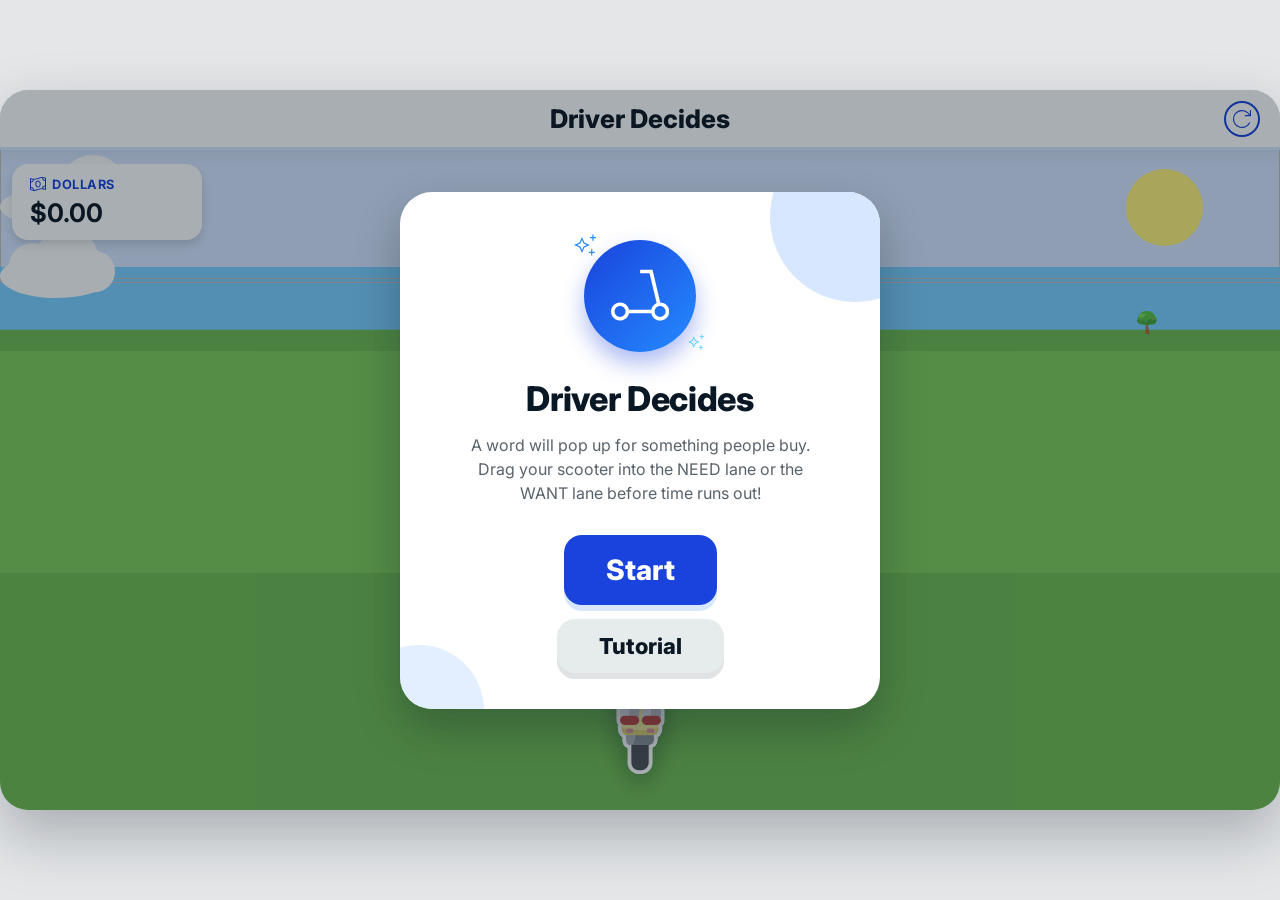
==== commit 93279ad2: "Add files via upload" ====
--- a/index.html
+++ b/index.html
@@ -45,7 +45,7 @@
 
     <div id="hud">
 
-        <div class="starsBox">
+        <div class="starsBox" id="starsBox">
             <span class="statLabel">
                 <svg class="mini-icon" viewBox="0 0 159.84 138.36" aria-hidden="true">
                     <path d="M57.87,136.07c-20.64,4.62-38.84,2.03-57.87-5.74V8.06s10.98,4.22,10.98,4.22c16.62,6.39,34.41,6.4,51.59,1.77l18.7-5.79c7.47-2.31,14.6-4.54,22.23-6.3,19.83-4.1,37.78-1.61,56.33,6.01v122.38c-20.16-9.11-39.02-11.73-60.24-6.79l-21.49,6.55-20.24,5.97ZM63.19,124.37l24.79-7.93c10.53-3.17,21.05-5.07,31.89-5.46,1.74-15.42,14.69-26.9,30.01-26.8l-.02-45.03c-16.49-.23-29.59-13.04-30.01-29.2-8.11.12-15.45,1.78-23.02,3.87l-26.86,8.61c-9.91,3.04-19.76,4.54-30.4,4.85-1.46,15.26-14.32,26.86-29.62,26.83v45.01c16.51.28,29.55,13.24,29.91,29.36,7.9-.44,15.4-1.82,23.32-4.1ZM149.87,14.69c-6.81-2.21-13.15-3.52-20.07-4.4.93,10.61,9.17,18.64,20.06,18.82v-14.42ZM29.81,26.62c-7.16-.8-13.16-2.05-19.84-4.02v21.51c10.33-.06,18.76-7.54,19.84-17.48ZM149.87,115.72v-21.55c-10.41,0-18.51,7.51-19.7,17.46,6.7.77,12.9,2.06,19.7,4.09ZM29.91,127.82c-1.16-11.06-9.43-18.43-19.93-18.68l.03,14.45c6.77,2.18,13.11,3.6,19.9,4.23Z"/>
@@ -57,6 +57,13 @@
         </div>
 
     </div>
+
+    <!-- A few colorful stars burst off the scooter on a correct catch and
+         fly up into the dollars card - a top-level layer (sibling of
+         #roadScene/#hud, not nested in either) so the flight can cross
+         from one to the other and still stack above both, since a child
+         can never paint above its own parent's stacking context. -->
+    <div id="starFlightLayer" aria-hidden="true"></div>
 
 
     <!-- ================= ROAD SCENE =================
@@ -69,7 +76,37 @@
 
     <div id="roadScene">
 
-        <img id="bgImage" class="bg-image" src="images/Background.svg" alt="">
+        <!-- ============ LAYERED BACKGROUND (2026-09-16 art breakdown) ============
+             Kayla split the old single flat Background.svg into separate
+             pieces so the scene can actually move: sky and hills are the
+             distant horizon and stay put; the grass beside the road scrolls
+             continuously (groundScrollLayer, below) to sell forward motion;
+             the road itself is a separate static image on top of the
+             scrolling grass, with NO baked-in center line - the dashed line
+             is still purely JS/CSS (roadStripeLayer), so it's the only
+             moving part of the road surface. See AMBIENT BACKGROUND MOTION
+             in game.js for how the grass/flowers/dashes/trees all animate. -->
+
+        <img id="skyImage" class="bg-layer bg-layer--sky" src="images/Sky.svg" alt="">
+        <img id="hillsImage" class="bg-layer bg-layer--hills" src="images/hills.svg" alt="">
+
+        <!-- Scrolling ground: just Kayla's two grass tiles (light + dark),
+             stacked and looped with a modulo scroll offset in JS - a tile
+             that scrolls fully past the bottom reappears at the top, right
+             under the hills, with no gap or seam. Purely ambient, same as
+             the sun/clouds - runs forever from page load. -->
+        <div id="groundScrollLayer" aria-hidden="true"></div>
+
+        <img id="roadImage" class="bg-layer bg-layer--road" src="images/road.svg" alt="">
+
+        <!-- Forward-motion road markings (2026-09-16 perspective pass):
+             dashes spawn small at the hill crest and travel straight down
+             the center line - same road-perspective easing as the NEED/WANT
+             signs - to sell "the road is moving toward you" instead of the
+             signs looking like they're flying at the player. Populated and
+             animated entirely from JS - see the AMBIENT BACKGROUND MOTION
+             section in game.js. Empty on load; fills in immediately. -->
+        <div id="roadStripeLayer" aria-hidden="true"></div>
 
         <!-- Purely decorative sky - a sun that pulses gently in the top
              right, and two clouds that drift slowly across from one side
@@ -80,25 +117,21 @@
             <img class="cloudDecor cloudDecor--2" src="images/cloud2.svg" alt="" style="top:19%; width:9%; animation-duration:62s; animation-delay:-34s;">
         </div>
 
-        <!-- Purely decorative trees along the grass, gently swaying in a
-             breeze. Four, at different depths/sides to match the road's
-             perspective: small ones far back on both the left and right,
-             a medium one at mid-distance on the right, and a large one up
-             front on the left. -->
-        <div id="treeLayer" aria-hidden="true">
-            <div class="treeSpot" style="left:15%; top:42%; width:6%;">
-                <img class="treeDecor" src="images/tree.svg" alt="" style="animation-duration:3.6s; animation-delay:0s;">
-            </div>
-            <div class="treeSpot" style="left:85%; top:42%; width:6%;">
-                <img class="treeDecor" src="images/tree.svg" alt="" style="animation-duration:3.8s; animation-delay:0.3s;">
-            </div>
-            <div class="treeSpot" style="left:92%; top:60%; width:9%;">
-                <img class="treeDecor" src="images/tree.svg" alt="" style="animation-duration:4.0s; animation-delay:0.9s;">
-            </div>
-            <div class="treeSpot" style="left:3%; top:80%; width:13%;">
-                <img class="treeDecor" src="images/tree.svg" alt="" style="animation-duration:3.9s; animation-delay:1.1s;">
-            </div>
-        </div>
+        <!-- Roadside trees (2026-09-16 perspective pass): no longer four
+             fixed spots - now a continuous spawner, alternating left/right,
+             that plants a tree small near the hill crest and travels/grows
+             it down toward the bottom on the same road-perspective easing
+             as the signs, so the scenery itself reads as passing by rather
+             than sitting frozen while only the signs move. Populated and
+             animated entirely from JS - see the AMBIENT BACKGROUND MOTION
+             section in game.js. Empty on load; fills in immediately. -->
+        <div id="treeLayer" aria-hidden="true"></div>
+
+        <!-- Flowers + grass patches (2026-09-16 art breakdown): the same
+             travel-and-recycle spawner as the trees, just smaller and
+             scattered more loosely across the grass, sprinkled in as extra
+             ground detail passing by. Populated entirely from JS. -->
+        <div id="flowerLayer" aria-hidden="true"></div>
 
         <!-- NEED and WANT travel down together each item, but which side
              each lands on is randomized per item (2026-09-16 difficulty
@@ -116,9 +149,12 @@
         <div class="laneZone laneZone--left" data-lane="left"></div>
         <div class="laneZone laneZone--right" data-lane="right"></div>
 
-        <!-- The word for whatever's being sorted right now. Fixed in
-             place - it never travels down the road. -->
-        <div id="itemPopup" class="itemPopup"></div>
+        <!-- The word (plus a little picture) for whatever's being sorted
+             right now. Fixed in place - it never travels down the road. -->
+        <div id="itemPopup" class="itemPopup">
+            <img id="itemPopupIcon" class="itemPopupIcon" alt="" />
+            <span id="itemPopupText" class="itemPopupText"></span>
+        </div>
 
         <!-- Toasts + sparkles for correct/incorrect feedback. -->
         <div id="feedbackLayer"></div>
--- a/style.css
+++ b/style.css
@@ -15,6 +15,12 @@
     --magnolia:     #FBF5FE;
     --mystic:       #E6ECEB;
     --white:        #FFFFFF;
+
+    /* Feedback colors - correct/wrong signal on the item popup, kept
+       apart from the blue brand palette so they read unmistakably as
+       "yes" and "no" at a glance. */
+    --correct-green: #2AA84A;
+    --wrong-red:     #E0293E;
 
     --font-brand: "Inter", Arial, Helvetica, sans-serif;
 }
@@ -120,12 +126,13 @@
 
 
 /* ================= ROAD SCENE =================
-   Rebuilt for the needs-vs-wants SORTING rework (2026-09-10). The old
-   flat CSS sky/grass/road strips + tree icons are gone entirely, replaced
-   by Kayla's single illustrated background (a real road-perspective scene
-   with a vanishing point and a dashed center line splitting it into two
-   lanes - images/Background.svg, 1920x1080, same ratio as #game so it
-   covers with zero letterboxing at any kiosk size). */
+   Rebuilt for the needs-vs-wants SORTING rework (2026-09-10), then broken
+   apart into separate layers (2026-09-16) so the scene can actually move -
+   see .bg-layer* below and the AMBIENT BACKGROUND MOTION section in
+   game.js. Everything is still sized/positioned against the same shared
+   1920x1080 coordinate space #game itself uses (16:9, same ratio as
+   #roadScene), so a flat top/left/width percentage on any piece lines up
+   with every other piece and with the road-edge math in game.js. */
 
 #roadScene {
     position: absolute;
@@ -134,15 +141,159 @@
     overflow: hidden;
 }
 
-.bg-image {
-    position: absolute;
-    inset: 0;
+/* Shared base for every static background image piece (sky/hills/road) -
+   full width by default, no interaction, can't be dragged like a normal
+   image. Each specific piece below only needs to set its own top/height
+   (and, for the road, left/width, since it's narrower than the scene). */
+.bg-layer {
+    position: absolute;
+    left: 0;
+    top: 0;
     width: 100%;
-    height: 100%;
-    object-fit: cover;
     display: block;
     user-select: none;
     -webkit-user-drag: none;
+    pointer-events: none;
+}
+
+/* Sky.svg, 1920 x 398.82 - flat color, sits at the very top and never
+   moves. Its own art is only 36.928% of the scene's height (398.82/1080),
+   but it's stretched taller here (past hills' own bottom edge) on purpose:
+   hills.svg's wavy crest shape doesn't fill its whole bounding box solid -
+   there are gaps in the "valleys" between peaks - and in Kayla's original
+   combined artwork those gaps were always backed by a much taller sky
+   rect sitting behind everything. Sky is the very back layer (z-index 0),
+   so stretching it further down just means any such gap reveals more sky
+   instead of the page's own background color peeking through. */
+.bg-layer--sky {
+    height: 50%;
+    z-index: 0;
+}
+
+/* hills.svg, 1920.037 x 94.226 - the distant horizon line, sits directly
+   below the sky. Height is read straight off the art (94.226 / 1080 =
+   8.7246%) and never changes - that's the artwork's own proportions.
+   top is NOT read straight off the art anymore: road.svg's own top edge
+   (33.3075%, see .bg-layer--road below) can't move without breaking the
+   NEED/WANT sign math, so instead this box is slid up from its "natural"
+   36.928% so its own BOTTOM edge (top + height) lands exactly on the
+   road's fixed top edge instead of 3.6 points below it. That closes the
+   gap that used to let the road's own narrow tip show above the hill
+   crest, in open sky. top = 33.3075% - 8.7246% = 24.5829%. */
+.bg-layer--hills {
+    top: 24.5829%;
+    height: 8.7246%;
+    z-index: 1;
+    /* hills.svg tapers smoothly down to near-zero height at the right
+       edge (the hill just fades into flat ground there, by design), which
+       means a big chunk of this box's own right side is meant to be
+       transparent so sky shows through. That taper is a heavily
+       antialiased gradient in the source art, and stretched way up to
+       game size, the GPU's own scaling introduces a pale fringe along it
+       instead of a clean edge into sky blue - visible as a wash between
+       the hill and the grass on the right. Matching sky's own blue as
+       this layer's background-color means wherever hills is transparent
+       - the wavy valleys between hill peaks, or this taper - it blends
+       toward the correct color instead of whatever the fringe produces,
+       with no visible difference anywhere the art is already opaque. */
+    background-color: #7bcfff;
+}
+
+/* road.svg, 1620.169 x 720.279 - the road + shoulders, no baked-in center
+   line (Kayla re-exported it without one so the JS/CSS dashed line in
+   roadStripeLayer is the only moving part of the road surface). Sized and
+   positioned to land EXACTLY where the road already was in the original
+   combined Background.svg, since game.js's road-edge formulas
+   (ROAD_EDGE_Y0/X0/X_PER_Y) were measured against that art and everything
+   from the NEED/WANT signs to the ambient trees rides on them - moving or
+   rescaling this box (tried once already) throws that measurement off and
+   the signs stop landing where the road actually is. top =
+   (1080-720.279)/1080 = 33.3075%, left/width center a 1620.169-wide image
+   in the 1920-wide scene ((1920-1620.169)/2/1920 = 7.8081% each side,
+   width = 1620.169/1920 = 84.3838%). Sits on top of the scrolling grass so
+   the grass only shows in the gutters on either side. */
+.bg-layer--road {
+    top: 33.3075%;
+    left: 7.8081%;
+    width: 84.3838%;
+    z-index: 3;
+    /* No clip-path here anymore. Earlier attempts either clipped this box
+       (leaving a flat wide top instead of a proper point) or moved/resized
+       it (which throws off the ROAD_EDGE_Y0/X0/X_PER_Y sign-lane math in
+       game.js, since those constants were measured against this exact
+       top/left/width). Both were wrong turns - this box has to stay put.
+       Instead .bg-layer--hills above was slid up to meet IT: hills' own
+       bottom edge now lands exactly on this box's top edge (33.3075%), so
+       the road's naturally narrow tip sits right at the hill line with
+       nothing poking above it, and nothing here needs to move or clip. */
+}
+
+/* Scrolling ground (2026-09-16 art breakdown): Kayla's light + dark grass
+   tiles, positioned/animated entirely in JS (see AMBIENT BACKGROUND MOTION
+   in game.js) - this is just the clipping host. Sits behind the road
+   image, so only the gutters on either side of the road are visible. */
+#groundScrollLayer {
+    position: absolute;
+    inset: 0;
+    z-index: 2;
+    overflow: hidden;
+    pointer-events: none;
+    /* The scroll math (GROUND_BAND_TOP in game.js) deliberately lets a
+       tile's computed position wrap to above the hill line - that's how
+       a fresh tile eases in from just above the band before landing
+       exactly at it, and it's what a fixed-modulo tile grid can't do
+       without a periodic snap. But this layer sits above the static sky
+       and hills (z-index 2 vs 0/1), so left alone that wrap would paint
+       grass right over them for part of every cycle. Clipping to below
+       the hill line (24.5829% + 8.7246% = 33.3075%, same figure as
+       GROUND_BAND_TOP - hills were slid up to meet the road, see
+       .bg-layer--hills, so this line moved up to match) keeps the
+       sky/hills always visible without touching the child tiles' own
+       percentage math, which is still relative to this layer's full
+       untouched box. */
+    clip-path: inset(33.3075% 0 0 0);
+}
+
+.groundTile {
+    position: absolute;
+    left: 0;
+    width: 100%;
+    display: block;
+    user-select: none;
+    -webkit-user-drag: none;
+    background-repeat: no-repeat;
+    background-size: 100% 100%;
+}
+
+
+/* ================= ROAD CENTER-LINE (forward-motion cue) =================
+   2026-09-16 perspective pass: a stream of pill-shaped dashes spawns at
+   the hill crest and travels straight down the center line to the bottom
+   edge, growing the whole way - same easeInPerspective road-perspective
+   curve JS already uses for the NEED/WANT signs. The center line sits at
+   a flat 50% left for any row (the road art's vanishing point is dead
+   center), so unlike the signs/trees this needs no per-row x formula at
+   all. Purely ambient - runs continuously from page load regardless of
+   game state, same as the sun/clouds, so the road already feels like it's
+   moving under the start screen. All dash elements are created/positioned
+   in JS - see the AMBIENT BACKGROUND MOTION section in game.js. */
+
+#roadStripeLayer {
+    position: absolute;
+    inset: 0;
+    z-index: 4;
+    pointer-events: none;
+    overflow: hidden;
+}
+
+.ambientDash {
+    position: absolute;
+    left: 50%;
+    top: 35%;
+    transform: translate(-50%, -50%);
+    background: #f9ec97;
+    border-radius: 999px;
+    will-change: top, width, height;
 }
 
 
@@ -191,21 +342,27 @@
 }
 
 
-/* ================= TREES (decorative, along the grass) =================
-   A handful of Kayla's tree graphic, planted at three depths per side to
-   match the road's perspective, each swaying gently as if in a breeze.
-   Each .treeSpot anchors the BASE of the trunk to a fixed point (that's
-   what the translate(-50%,-100%) is for); the sway rotation lives on the
-   inner <img> instead, with its transform-origin pinned near the trunk
-   base, so the whole tree rocks from its roots rather than drifting off
-   its spot. Slightly different animation-duration/delay per tree (set
-   inline in the markup) keeps them from all swaying in lockstep. */
+/* ================= TREES (roadside, forward-motion cue) =================
+   2026-09-16 perspective pass: trees are no longer four fixed spots - a
+   spawner in JS (see AMBIENT BACKGROUND MOTION in game.js) keeps planting
+   fresh .treeSpot elements at the hill crest, alternating left/right, and
+   travels/grows each one down toward the bottom on the same perspective
+   easing as the NEED/WANT signs, then removes it once it's off the bottom
+   edge - so the scenery itself reads as passing by instead of sitting
+   frozen. Each .treeSpot still anchors the BASE of the trunk to its
+   left/top point (that's what the translate(-50%,-100%) is for); the sway
+   rotation lives on the inner <img> instead, with its transform-origin
+   pinned near the trunk base, so the whole tree rocks from its roots
+   rather than drifting off its spot. A little random animation-duration/
+   delay per tree (set inline by JS when it's created) keeps them from all
+   swaying in lockstep. */
 
 #treeLayer {
     position: absolute;
     inset: 0;
     z-index: 2;
     pointer-events: none;
+    overflow: hidden;
 }
 
 .treeSpot {
@@ -228,6 +385,35 @@
 @keyframes treeSway {
     0%, 100% { transform: rotate(-3deg); }
     50% { transform: rotate(3deg); }
+}
+
+
+/* ================= FLOWERS + GRASS PATCHES (roadside detail) =================
+   2026-09-16 art breakdown: the same travel-and-recycle idea as the trees,
+   just smaller ground detail (flowerwhite.svg, floweryellow.svg,
+   grasspatch.svg) scattered more loosely across the grass instead of
+   hugging the road edge - see AMBIENT BACKGROUND MOTION in game.js.
+   .flowerSpot anchors each piece by its center (these don't have a
+   trunk/base to pin like the trees do). */
+#flowerLayer {
+    position: absolute;
+    inset: 0;
+    z-index: 2;
+    pointer-events: none;
+    overflow: hidden;
+}
+
+.flowerSpot {
+    position: absolute;
+    transform: translate(-50%, -50%);
+    user-select: none;
+}
+
+.flowerDecor {
+    display: block;
+    width: 100%;
+    height: auto;
+    -webkit-user-drag: none;
 }
 
 
@@ -287,6 +473,69 @@
     color: var(--blue-black);
 }
 
+/* The sign the player actually lands on gets cloned (see flyAwaySign() in
+   game.js) and handed this animation instead of just vanishing: it lights
+   its own border/glow up green or red right where it caught the scooter,
+   then flies straight up and fades out - the same motion the old
+   word-toasts used, just carried by the sign itself now. --catchScale is
+   set inline by JS to whatever scale the sign had actually grown to at
+   the moment of the catch. */
+
+.roadSign--flyCorrect,
+.roadSign--flyWrong {
+    animation-duration: 0.9s;
+    animation-timing-function: ease;
+    animation-fill-mode: forwards;
+}
+
+.roadSign--flyCorrect {
+    animation-name: roadSignFlyCorrect;
+}
+
+.roadSign--flyWrong {
+    animation-name: roadSignFlyWrong;
+}
+
+@keyframes roadSignFlyCorrect {
+    0% {
+        transform: translate(-50%, -50%) scale(var(--catchScale, 2.2));
+        opacity: 1;
+        border-color: var(--white);
+        box-shadow: 0 8px 16px rgba(10, 23, 36, 0.25);
+    }
+    18% {
+        transform: translate(-50%, -50%) scale(var(--catchScale, 2.2));
+        border-color: var(--correct-green);
+        box-shadow: 0 0 0 14px rgba(42, 168, 74, 0.4), 0 8px 16px rgba(10, 23, 36, 0.25);
+    }
+    100% {
+        transform: translate(-50%, -220%) scale(var(--catchScale, 2.2));
+        opacity: 0;
+        border-color: var(--correct-green);
+        box-shadow: 0 0 0 14px rgba(42, 168, 74, 0), 0 8px 16px rgba(10, 23, 36, 0);
+    }
+}
+
+@keyframes roadSignFlyWrong {
+    0% {
+        transform: translate(-50%, -50%) scale(var(--catchScale, 2.2));
+        opacity: 1;
+        border-color: var(--white);
+        box-shadow: 0 8px 16px rgba(10, 23, 36, 0.25);
+    }
+    18% {
+        transform: translate(-50%, -50%) scale(var(--catchScale, 2.2));
+        border-color: var(--wrong-red);
+        box-shadow: 0 0 0 14px rgba(224, 41, 62, 0.4), 0 8px 16px rgba(10, 23, 36, 0.25);
+    }
+    100% {
+        transform: translate(-50%, -220%) scale(var(--catchScale, 2.2));
+        opacity: 0;
+        border-color: var(--wrong-red);
+        box-shadow: 0 0 0 14px rgba(224, 41, 62, 0), 0 8px 16px rgba(10, 23, 36, 0);
+    }
+}
+
 
 /* ================= LANE TAP ZONES =================
    Invisible full-height hit targets - a fallback so a kid can tap a side
@@ -324,21 +573,35 @@
     transform: translate(-50%, -50%) scale(1);
     z-index: 25;
 
+    display: flex;
+    flex-direction: column;
+    align-items: center;
+    gap: 4px;
+
     min-height: 1em;
     background: var(--white);
     border: 6px solid var(--persian-blue);
     border-radius: 22px;
-    padding: 16px 38px;
+    padding: 12px 38px 16px;
 
     font-family: var(--font-brand);
     font-weight: 800;
     font-size: clamp(22px, 3.2vw, 42px);
     color: var(--blue-black);
     text-align: center;
+
+    box-shadow: 0 10px 22px rgba(10, 23, 36, 0.3);
+    pointer-events: none;
+}
+
+.itemPopupIcon {
+    width: clamp(40px, 5.5vw, 72px);
+    height: clamp(40px, 5.5vw, 72px);
+    object-fit: contain;
+}
+
+.itemPopupText {
     white-space: nowrap;
-
-    box-shadow: 0 10px 22px rgba(10, 23, 36, 0.3);
-    pointer-events: none;
 }
 
 .itemPopup.pop {
@@ -351,40 +614,27 @@
     100% { transform: translate(-50%, -50%) scale(1); opacity: 1; }
 }
 
-.itemPopup--correct {
-    animation: itemPopupCorrect 0.5s ease;
-}
-
-@keyframes itemPopupCorrect {
-    0% { transform: translate(-50%, -50%) scale(1); border-color: var(--persian-blue); }
-    40% { transform: translate(-50%, -50%) scale(1.15); border-color: var(--blue-bird); }
-    100% { transform: translate(-50%, -50%) scale(1); border-color: var(--persian-blue); }
-}
-
-.itemPopup--wrong {
-    animation: itemPopupWrong 0.5s ease;
-}
-
-@keyframes itemPopupWrong {
-    0% { transform: translate(-50%, -50%) translateX(0); }
-    25% { transform: translate(-50%, -50%) translateX(-10px); }
-    50% { transform: translate(-50%, -50%) translateX(10px); }
-    75% { transform: translate(-50%, -50%) translateX(-6px); }
-    100% { transform: translate(-50%, -50%) translateX(0); }
-}
+/* Correct/wrong now light up on the NEED/WANT sign the player actually
+   landed on (see .roadSign--flyCorrect/--flyWrong below) rather than
+   here. There's no sign to light up for a miss, though - the scooter
+   never landed on either one - so the item popup box is still what
+   flashes for that one case, in the same red as a wrong sign. Keep this
+   duration in sync with the setTimeout in flashItemPopupMiss() in
+   game.js. */
 
 .itemPopup--miss {
-    animation: itemPopupMiss 0.5s ease;
+    animation: itemPopupMiss 0.9s ease;
 }
 
 @keyframes itemPopupMiss {
-    0% { transform: translate(-50%, -50%) scale(1); border-color: var(--sky-blue); opacity: 1; }
-    50% { transform: translate(-50%, -50%) scale(0.92); border-color: var(--mystic); opacity: 0.7; }
-    100% { transform: translate(-50%, -50%) scale(1); border-color: var(--sky-blue); opacity: 1; }
-}
-
-
-/* ================= FEEDBACK (toasts + sparkles) ================= */
+    0% { transform: translate(-50%, -50%) scale(1); border-color: var(--persian-blue); box-shadow: 0 10px 22px rgba(10, 23, 36, 0.3); opacity: 1; }
+    18% { transform: translate(-50%, -50%) scale(0.94); border-color: var(--wrong-red); box-shadow: 0 0 0 10px rgba(224, 41, 62, 0.3), 0 10px 22px rgba(10, 23, 36, 0.3); opacity: 0.88; }
+    75% { transform: translate(-50%, -50%) scale(0.97); border-color: var(--wrong-red); box-shadow: 0 0 0 6px rgba(224, 41, 62, 0.18), 0 10px 22px rgba(10, 23, 36, 0.3); opacity: 0.92; }
+    100% { transform: translate(-50%, -50%) scale(1); border-color: var(--persian-blue); box-shadow: 0 10px 22px rgba(10, 23, 36, 0.3); opacity: 1; }
+}
+
+
+/* ================= FEEDBACK (sparkles) ================= */
 
 #feedbackLayer {
     position: absolute;
@@ -394,86 +644,64 @@
     overflow: hidden;
 }
 
-.sparkle {
-    position: absolute;
-    z-index: 21;
-    pointer-events: none;
-
-    width: clamp(14px, 1.6vw, 22px);
-    height: clamp(14px, 1.6vw, 22px);
-
-    transform: translate(-50%, -50%) scale(0.3);
-    opacity: 0;
-
-    animation: sparklePop 700ms ease-out forwards;
-}
-
-.sparkle svg {
+
+/* ================= CORRECT-CATCH STAR FLIGHT =================
+   A little burst of colorful stars leaves the scooter and arcs up into
+   the dollars card on a correct catch - same idea as the coin-catch/star
+   graphics Kayla's other finlit games use (star1-4.svg, recolored on the
+   fly), just traveling to a destination instead of radiating in place
+   and fading where they spawned. Lives in #starFlightLayer - a top-level
+   sibling of #roadScene/#hud - rather than #feedbackLayer, since
+   #feedbackLayer is nested inside #roadScene's own stacking context
+   (z-index 1) and could never paint above #hud (z-index 30) no matter
+   what z-index its own children ask for.
+
+   Position/scale/opacity are all driven per-frame from JS (launchStar()
+   in game.js), not a CSS @keyframes animation - a percentage-based
+   keyframe partway through re-applies the timing function fresh for the
+   next segment, which made the flight visibly hitch (decelerate hard,
+   then re-accelerate from a near-standstill) right at that keyframe,
+   reading as the star pausing and slipping backward before continuing.
+   Driving the whole flight from one continuous eased value every frame,
+   same as the road signs/ambient scenery elsewhere in this file, has no
+   segment boundary for that to happen at. */
+
+#starFlightLayer {
+    position: absolute;
+    inset: 0;
+    z-index: 38;
+    pointer-events: none;
+    overflow: hidden;
+}
+
+.flyStar {
+    position: absolute;
+    pointer-events: none;
+
+    width: clamp(16px, 1.8vw, 26px);
+    height: clamp(16px, 1.8vw, 26px);
+
+    will-change: top, left, transform, opacity;
+}
+
+.flyStar svg {
     display: block;
     width: 100%;
     height: 100%;
 }
 
-@keyframes sparklePop {
-    0% {
-        opacity: 0;
-        transform: translate(-50%, -50%) scale(0.3);
-    }
-    25% {
-        opacity: 1;
-    }
-    100% {
-        opacity: 0;
-        transform: translate(calc(-50% + var(--tx, 0px)), calc(-50% + var(--ty, 0px))) scale(1.15);
-    }
-}
-
-.catchToast {
-    position: absolute;
-    z-index: 22;
-    transform: translate(-50%, -50%);
-    pointer-events: none;
-
-    font-family: var(--font-brand);
-    font-weight: 800;
-    font-size: clamp(18px, 2vw, 27px);
-    text-align: center;
-    white-space: nowrap;
-
-    padding: 8px 18px;
-    border-radius: 999px;
-    box-shadow: 0 4px 10px rgba(10, 23, 36, 0.25);
-
-    animation: floatUpFade 1.1s ease forwards;
-}
-
-.toast--correct {
-    background: var(--persian-blue);
-    color: var(--white);
-}
-
-.toast--miss {
-    background: var(--mystic);
-    color: var(--blue-black);
-    border: 3px solid var(--onahau);
-}
-
-.toast--wrong {
-    background: var(--white);
-    color: var(--blue-black);
-    border: 3px solid var(--sky-blue);
-}
-
-@keyframes floatUpFade {
-    0% {
-        opacity: 1;
-        transform: translate(-50%, -50%);
-    }
-    100% {
-        opacity: 0;
-        transform: translate(-50%, -220%);
-    }
-}
+/* A quick bump on the dollars card itself, timed to when the stars
+   actually land rather than the instant they're spawned. */
+.starsBox--pulse {
+    animation: starsBoxPulse 400ms ease;
+}
+
+@keyframes starsBoxPulse {
+    0% { transform: scale(1); }
+    35% { transform: scale(1.12); }
+    100% { transform: scale(1); }
+}
+
 
 
 /* ================= SCOOTER =================
@@ -1167,7 +1395,13 @@
     }
 
     .itemPopup {
-        padding: 10px 22px;
+        padding: 8px 22px 10px;
+        gap: 2px;
+    }
+
+    .itemPopupIcon {
+        width: clamp(30px, 5vw, 52px);
+        height: clamp(30px, 5vw, 52px);
     }
 
     .roadSign {
@@ -1204,6 +1438,12 @@
 
     .itemPopup {
         font-size: 18px;
-        padding: 8px 18px;
+        padding: 6px 18px 8px;
+        gap: 2px;
+    }
+
+    .itemPopupIcon {
+        width: 28px;
+        height: 28px;
     }
 }
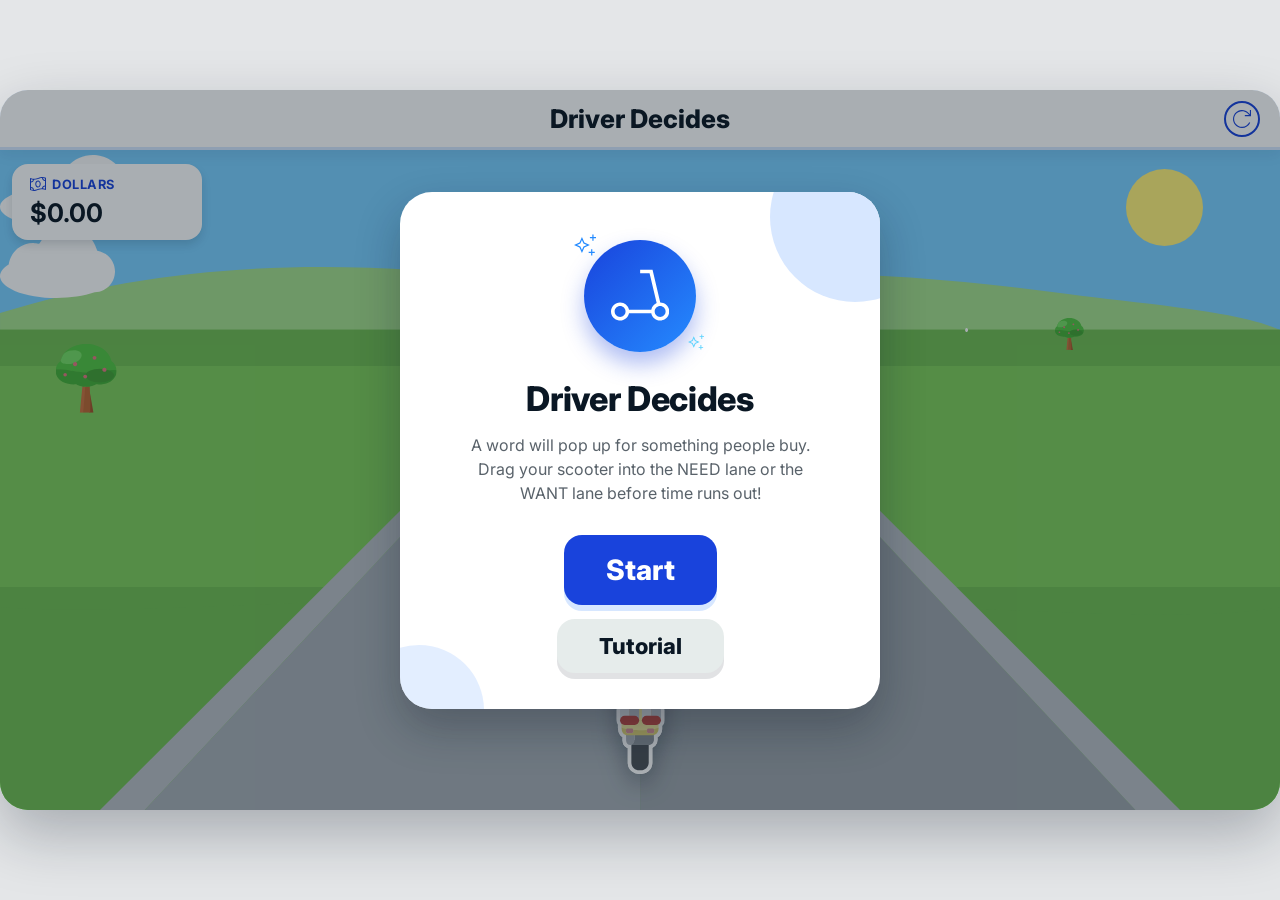
==== commit 4aa691d0: "Add files via upload" ====
--- a/index.html
+++ b/index.html
@@ -117,21 +117,23 @@
             <img class="cloudDecor cloudDecor--2" src="images/cloud2.svg" alt="" style="top:19%; width:9%; animation-duration:62s; animation-delay:-34s;">
         </div>
 
-        <!-- Roadside trees (2026-09-16 perspective pass): no longer four
-             fixed spots - now a continuous spawner, alternating left/right,
-             that plants a tree small near the hill crest and travels/grows
-             it down toward the bottom on the same road-perspective easing
-             as the signs, so the scenery itself reads as passing by rather
-             than sitting frozen while only the signs move. Populated and
-             animated entirely from JS - see the AMBIENT BACKGROUND MOTION
-             section in game.js. Empty on load; fills in immediately. -->
-        <div id="treeLayer" aria-hidden="true"></div>
-
-        <!-- Flowers + grass patches (2026-09-16 art breakdown): the same
-             travel-and-recycle spawner as the trees, just smaller and
-             scattered more loosely across the grass, sprinkled in as extra
-             ground detail passing by. Populated entirely from JS. -->
-        <div id="flowerLayer" aria-hidden="true"></div>
+        <!-- Roadside ambient scenery - trees, flowers/grass patches, and
+             the occasional billboard/credit union branch landmark - all
+             share this ONE layer (2026-09-21 depth-stacking fix). Each
+             piece still eases down the same perspective travel curve (see
+             AMBIENT BACKGROUND MOTION in game.js) and still gets its own
+             z-index set every frame from how far along its trip it is, but
+             that only sorts correctly against everything else if they're
+             all siblings under the same parent - three separate layer divs
+             (the original setup) each become their own stacking context,
+             so a whole layer added later in the DOM paints over an earlier
+             one's contents wholesale regardless of each piece's individual
+             depth, which is exactly what caused a small, distant tree to
+             render in front of a big, close landmark that was supposedly
+             behind it. One shared layer means one shared stacking order,
+             so depth always wins correctly no matter which spawner planted
+             which piece. Populated entirely from JS; empty on load. -->
+        <div id="ambientLayer" aria-hidden="true"></div>
 
         <!-- NEED and WANT travel down together each item, but which side
              each lands on is randomized per item (2026-09-16 difficulty
--- a/style.css
+++ b/style.css
@@ -342,6 +342,30 @@
 }
 
 
+/* ================= AMBIENT SCENERY LAYER (shared) =================
+   2026-09-21 depth-stacking fix: trees, flowers/grass patches, and the
+   billboard/branch landmarks all used to live in their own separate layer
+   div, each with its own z-index:2 - which meant each was its own
+   stacking context, and a WHOLE layer added later in the DOM painted over
+   an earlier layer's contents wholesale, regardless of each individual
+   piece's own depth-based z-index (see tickAmbientTrees/Flowers/Landmarks
+   in game.js - each already sets Math.round(progress*1000) per element,
+   but that only sorts correctly against siblings in the SAME stacking
+   context). Reported bug: a small, distant tree rendering in front of a
+   big, close landmark that was supposedly behind it. Fix: one shared
+   #ambientLayer that every spawner appends into, so their per-element
+   z-index values actually compete against each other correctly no matter
+   which spawner planted which piece. */
+
+#ambientLayer {
+    position: absolute;
+    inset: 0;
+    z-index: 2;
+    pointer-events: none;
+    overflow: hidden;
+}
+
+
 /* ================= TREES (roadside, forward-motion cue) =================
    2026-09-16 perspective pass: trees are no longer four fixed spots - a
    spawner in JS (see AMBIENT BACKGROUND MOTION in game.js) keeps planting
@@ -357,14 +381,6 @@
    delay per tree (set inline by JS when it's created) keeps them from all
    swaying in lockstep. */
 
-#treeLayer {
-    position: absolute;
-    inset: 0;
-    z-index: 2;
-    pointer-events: none;
-    overflow: hidden;
-}
-
 .treeSpot {
     position: absolute;
     transform: translate(-50%, -100%);
@@ -388,6 +404,31 @@
 }
 
 
+/* ================= ROADSIDE LANDMARKS (billboard, branch) =================
+   2026-09-21 client feedback: same travel-and-recycle spawner as the trees
+   above (see AMBIENT BACKGROUND MOTION in game.js), just a rare set-piece
+   instead of steady scenery - a billboard eases by, then later a credit
+   union branch building, alternating, spawning maybe once every 15
+   seconds. Anchored the same way as .treeSpot (translate(-50%, -100%) -
+   base of the structure pinned to its ground point) since both SP-
+   billboard.svg and SP-branch.svg are drawn standing all the way down to
+   the bottom of their own viewBox, same as tree.svg. No sway animation -
+   these are built structures, not foliage. */
+
+.landmarkSpot {
+    position: absolute;
+    transform: translate(-50%, -100%);
+    user-select: none;
+}
+
+.landmarkDecor {
+    display: block;
+    width: 100%;
+    height: auto;
+    -webkit-user-drag: none;
+}
+
+
 /* ================= FLOWERS + GRASS PATCHES (roadside detail) =================
    2026-09-16 art breakdown: the same travel-and-recycle idea as the trees,
    just smaller ground detail (flowerwhite.svg, floweryellow.svg,
@@ -395,14 +436,6 @@
    hugging the road edge - see AMBIENT BACKGROUND MOTION in game.js.
    .flowerSpot anchors each piece by its center (these don't have a
    trunk/base to pin like the trees do). */
-#flowerLayer {
-    position: absolute;
-    inset: 0;
-    z-index: 2;
-    pointer-events: none;
-    overflow: hidden;
-}
-
 .flowerSpot {
     position: absolute;
     transform: translate(-50%, -50%);
@@ -578,15 +611,24 @@
     align-items: center;
     gap: 4px;
 
+    /* Fixed width instead of shrink-to-fit, so the sign doesn't resize
+       every time a new item comes up - sized to fit the longest item name
+       ("Theme Park Ticket") with a little breathing room, in em so it
+       scales together with font-size at every breakpoint. The +72px
+       covers this rule's own fixed horizontal padding (30px each side)
+       plus border (6px each side); the two responsive breakpoints below
+       use the same em figure with their own (smaller) padding/border math
+       swapped in. */
+    width: calc(9.2em + 72px);
     min-height: 1em;
     background: var(--white);
     border: 6px solid var(--persian-blue);
     border-radius: 22px;
-    padding: 12px 38px 16px;
+    padding: 12px 30px 14px;
 
     font-family: var(--font-brand);
     font-weight: 800;
-    font-size: clamp(22px, 3.2vw, 42px);
+    font-size: clamp(15px, 2.1vw, 27px);
     color: var(--blue-black);
     text-align: center;
 
@@ -1395,8 +1437,10 @@
     }
 
     .itemPopup {
-        padding: 8px 22px 10px;
+        width: calc(9.2em + 48px);
+        padding: 8px 18px 10px;
         gap: 2px;
+        font-size: clamp(14px, 2vw, 20px);
     }
 
     .itemPopupIcon {
@@ -1437,8 +1481,9 @@
     }
 
     .itemPopup {
-        font-size: 18px;
-        padding: 6px 18px 8px;
+        width: calc(9.2em + 40px);
+        font-size: 14px;
+        padding: 6px 14px 8px;
         gap: 2px;
     }
 
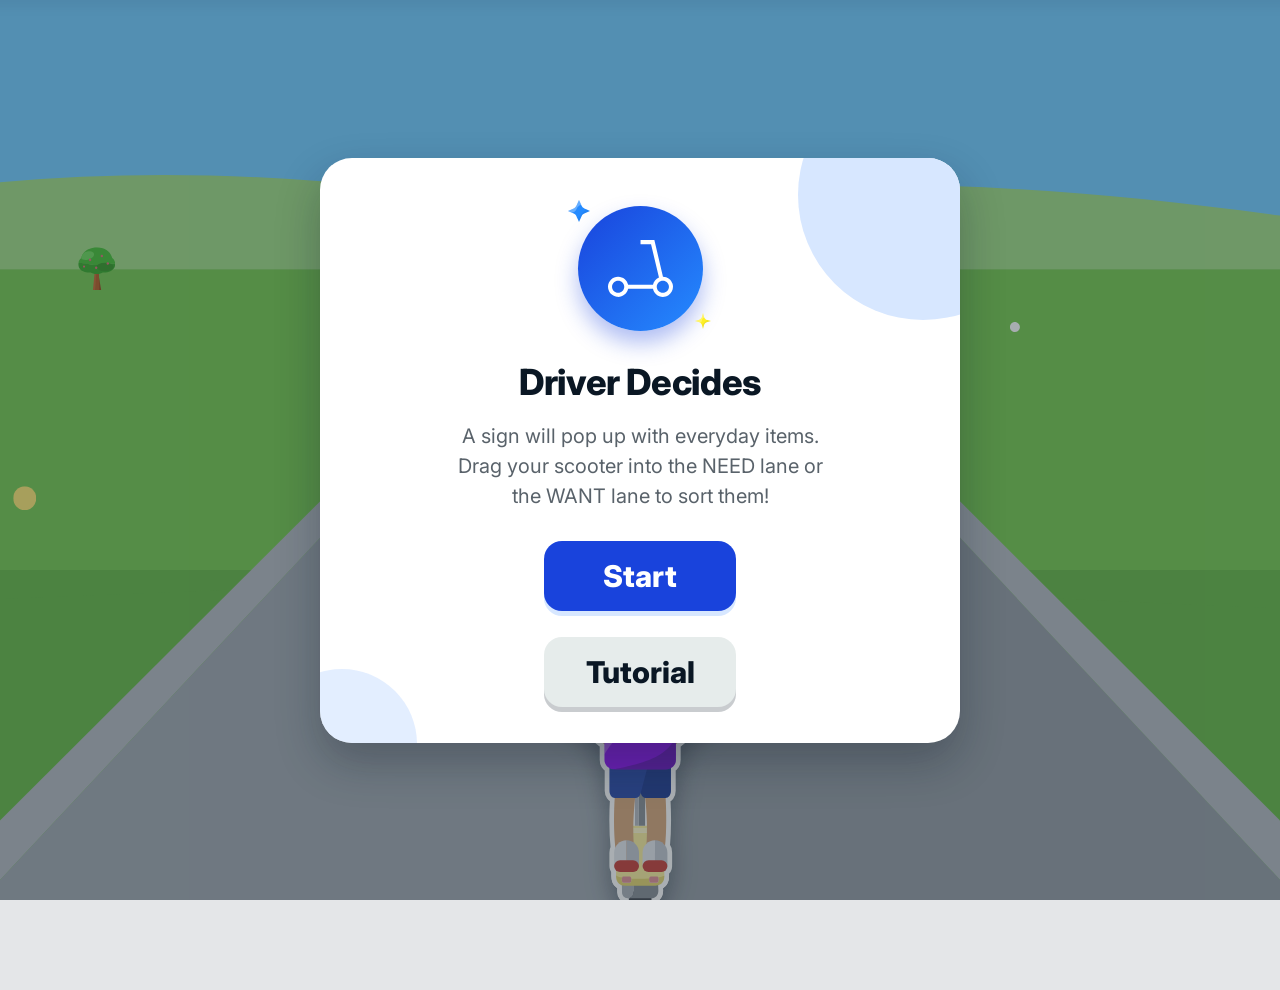
==== commit 4bad28e8: "Add files via upload" ====
--- a/index.html
+++ b/index.html
@@ -10,6 +10,8 @@
     <link rel="preconnect" href="https://fonts.googleapis.com">
     <link rel="preconnect" href="https://fonts.gstatic.com" crossorigin>
     <link href="https://fonts.googleapis.com/css2?family=Inter:wght@400;500;600;700;800;900&display=swap" rel="stylesheet">
+    <!-- Luckiest Guy for the top-bar game title (2026-09-23, per Kayla). -->
+    <link href="https://fonts.googleapis.com/css2?family=Luckiest+Guy&display=swap" rel="stylesheet">
 
     <link rel="stylesheet" href="style.css">
 </head>
@@ -176,20 +178,17 @@
 
             <div class="start-badge-wrap">
 
+                <!-- Kayla's colorful star artwork (matching Lemonade
+                     Stand's start popup / the in-game catch-sparkle
+                     burst), replacing the old flat single-color glyph.
+                     Colors are baked into the SVG paths themselves, not
+                     recolored via CSS. -->
                 <div class="start-sparkle start-sparkle--a">
-                    <svg viewBox="0 0 179.8 170" aria-hidden="true">
-                        <polygon points="159.82 49.96 149.85 50 149.86 30 129.88 30 129.88 19.99 149.86 20 149.85 0 159.82 0 159.82 20 179.79 19.99 179.8 30 159.82 29.99 159.82 49.96"/>
-                        <polygon points="149.83 169.96 139.86 170 139.87 150 119.89 150 119.89 139.99 139.87 140 139.86 120 149.83 120 149.82 140 169.8 139.99 169.8 150 149.83 149.99 149.83 169.96"/>
-                        <path d="M64.87,149.82l-20.03-44.88L0,84.99l44.96-20.07,19.91-44.96,20.01,45.1,44.86,19.96-44.93,20-19.93,44.81ZM64.88,125.25l12.55-27.81,27.77-12.46-27.88-12.52-12.45-27.71-12.55,27.76-27.72,12.49,27.75,12.48,12.53,27.76Z"/>
-                    </svg>
+                    <svg xmlns="http://www.w3.org/2000/svg" viewBox="0 0 186.93 186.94" aria-hidden="true"><g><path d="M186.93,93.47l-48.54,21.97c-10.19,4.61-18.35,12.77-22.96,22.96l-21.97,48.54-10.11-22.35-6.69-14.78-5.16-11.41c-4.61-10.19-12.77-18.35-22.96-22.96l-15.24-6.9L0,93.47l48.54-21.96c10.19-4.61,18.35-12.77,22.96-22.96L93.46,0l18.61,41.13,3.36,7.42c4.28,9.46,11.62,17.17,20.81,21.91.7.37,1.42.72,2.15,1.05l21.29,9.63,27.25,12.33Z" fill="#258BFF"/><path d="M186.93,93.47l-48.54,21.97c-10.19,4.61-18.35,12.77-22.96,22.96l-21.97,48.54-10.11-22.35c24.69-47.1,54.91-71.32,76.33-83.45l27.25,12.33Z" fill="#001d3a" opacity=".05"/><path d="M112.07,41.13c-11.02,2.31-28.89,10.68-41.3,39.56-6.68,15.55-23.67,23.69-37.47,27.85L0,93.47l48.54-21.96c10.19-4.61,18.35-12.77,22.96-22.96L93.46,0l18.61,41.13Z" fill="#fff" opacity=".3"/></g></svg>
                 </div>
 
                 <div class="start-sparkle start-sparkle--b">
-                    <svg viewBox="0 0 179.8 170" aria-hidden="true">
-                        <polygon points="159.82 49.96 149.85 50 149.86 30 129.88 30 129.88 19.99 149.86 20 149.85 0 159.82 0 159.82 20 179.79 19.99 179.8 30 159.82 29.99 159.82 49.96"/>
-                        <polygon points="149.83 169.96 139.86 170 139.87 150 119.89 150 119.89 139.99 139.87 140 139.86 120 149.83 120 149.82 140 169.8 139.99 169.8 150 149.83 149.99 149.83 169.96"/>
-                        <path d="M64.87,149.82l-20.03-44.88L0,84.99l44.96-20.07,19.91-44.96,20.01,45.1,44.86,19.96-44.93,20-19.93,44.81ZM64.88,125.25l12.55-27.81,27.77-12.46-27.88-12.52-12.45-27.71-12.55,27.76-27.72,12.49,27.75,12.48,12.53,27.76Z"/>
-                    </svg>
+                    <svg xmlns="http://www.w3.org/2000/svg" viewBox="0 0 95.71 95.72" aria-hidden="true"><g><path d="M95.71,47.86l-20.85,5.32c-10.65,2.72-18.96,11.04-21.68,21.68l-5.33,20.86-5.32-20.86c-.24-.92-.51-1.83-.83-2.71-1.98-5.5-5.49-10.25-10.04-13.73-3.16-2.42-6.82-4.22-10.81-5.24L0,47.86l20.85-5.33c10.64-2.72,18.96-11.03,21.68-21.68L47.85,0l5.33,20.85c.48,1.87,1.13,3.68,1.94,5.39,3.38,7.16,9.48,12.74,17,15.45.89.32,1.81.6,2.74.84l20.85,5.33Z" fill="#FFF025"/><path d="M95.71,47.86l-20.85,5.32c-10.65,2.72-18.96,11.04-21.68,21.68l-5.33,20.86-5.32-20.86c-.24-.92-.51-1.83-.83-2.71,10.93-15.61,22.05-24.99,30.42-30.46.89.32,1.81.6,2.74.84l20.85,5.33Z" fill="#001d3a" opacity=".05"/><path d="M55.12,26.24c-7.265,2.09-12.868,7.753-13.42,15.45-.53,7.392-3.983,13.937-10.04,16.73-3.16-2.42-6.82-4.22-10.81-5.24L0,47.86l20.85-5.33c10.64-2.72,18.96-11.03,21.68-21.68L47.85,0l5.33,20.85c.48,1.87,1.13,3.68,1.94,5.39Z" fill="#fff" opacity=".3"/></g></svg>
                 </div>
 
                 <div class="start-badge">
@@ -203,7 +202,7 @@
             <h1>Driver Decides</h1>
 
             <p class="introLead">
-                A word will pop up for something people buy. Drag your scooter into the NEED lane or the WANT lane before time runs out!
+                A sign will pop up with everyday items.<br>Drag your scooter into the NEED lane or<br>the WANT lane to sort them!
             </p>
 
             <div class="startActions">
@@ -291,19 +290,13 @@
                 </svg>
             </div>
 
-            <div class="finish-badge-wrap">
-                <div class="finish-badge">
-                    <svg class="finish-badge-icon" viewBox="0 0 159.8 139.7" aria-hidden="true">
-                        <path d="M25.211,89.905c12,.241,21.621,8.435,24.347,19.887l61.013-.005c1.603-8.208,6.944-14.734,14.737-18.112L105.815,9.987l-25.841-.005.01-9.982,34,.003,21.153,89.834c11.188.041,20.54,7.586,23.541,17.458,3.36,11.052-1.068,22.286-10.13,28.299-9.443,6.265-21.983,5.245-30.354-2.295-4.046-3.644-6.567-8.075-7.653-13.523l-61.028-.015c-2.794,12.853-14.821,21.408-27.771,19.729S-.936,126.109.072,113.05c.997-12.926,11.796-23.414,25.139-23.145ZM39.942,114.77c0-8.276-6.716-14.985-15-14.985s-15,6.709-15,14.985,6.716,14.985,15,14.985,15-6.709,15-14.985ZM149.842,114.77c0-8.276-6.716-14.985-15-14.985s-15,6.709-15,14.985,6.716,14.985,15,14.985,15-6.709,15-14.985Z"/>
-                    </svg>
-                </div>
-            </div>
-
-            <h1 id="finishTitle">
-                <svg class="trophy-icon" viewBox="0 0 159.86 159.76" aria-hidden="true">
+            <!-- White trophy replaces the old scooter circle badge (2026-09-23, per Kayla). -->
+            <svg class="trophy-icon finish-trophy-top trophy-top" viewBox="0 0 159.86 159.76" aria-hidden="true">
                     <path d="M119.85,159.76H40.03s-.03-9.99-.03-9.99h34.97s-.02-30.9-.02-30.9c-4.8-1.37-8.61-3.59-12.32-6.47-5.47-4.56-9.88-9.77-13.52-15.96-11.04-3.14-20.94-8.3-29.19-16.24C3.84,64.03-.64,42.43.07,19.96l30.45.02L29.99,0h99.86s-.27,19.97-.27,19.97h30.29c.01,7.7-.33,14.98-1.57,22.53-2.37,12.85-7.52,24.59-16.24,34.3-8.55,8.87-18.97,14.87-30.7,18.69-4.39,7.7-10.02,14.26-17.3,19.17-2.93,1.76-5.66,3.13-9.12,4.16l-.02,30.95h34.97s-.03,9.98-.03,9.98ZM109.01,77.22c7.76-21.71,9.98-44.26,10.86-67.23H39.93c.91,24.69,3.45,50,13.07,72.56,3.57,7.43,7.27,14.48,13.55,19.98,3.59,3.15,8.58,7.2,13.54,6.95,14.28-2.31,23.97-19.19,28.94-32.26ZM35.89,61.91c-2.33-10.81-3.82-21.09-4.68-31.96H9.99c.44,8.89,1.98,17.7,5.62,26.11,5.25,12.44,14.86,22,27.13,27.65-2.83-7.06-4.93-14.04-6.84-21.8ZM149.87,29.96h-21.3c-.88,10.65-2.34,20.78-4.52,31.17-1.75,7.34-3.81,14.11-6.35,21.24,21.75-10.9,30.58-28.63,32.17-52.4Z"/>
                     <path d="M79.87,69.31l-19.87,10.16,3.98-21.78-16.06-15.53,22.05-3.51,9.92-19.76,9.9,19.77,22.09,3.48-15.75,15.6,3.63,21.83-19.89-10.27ZM79.81,58.11l6.52,3.27-1.14-7.44,5.42-4.91-7.26-1.28-3.52-6.33-3.22,6.35-7.47,1.25,5.42,4.95-1.18,7.45,6.42-3.31Z"/>
                 </svg>
+
+            <h1 id="finishTitle">
                 <span id="finishTitleText">Great Job!</span>
             </h1>
 
@@ -326,9 +319,6 @@
                 id="playAgainButton"
                 class="brandButton brandButton--onDark"
                 type="button">
-                <svg class="replay-icon" viewBox="0 0 159.96 159.68" aria-hidden="true">
-                    <path d="M125.32,26.76C95.65,1.7,52.69,5.35,27.33,34.19c-21.87,24.87-23.31,61.46-2.78,87.95,13.93,17.98,35.56,28.66,58.69,27.5,26.47-1.33,49.6-17.28,60.77-41.29l9.02,4c-13.16,28.84-42.03,47.62-73.83,47.32-24.66-.24-47.44-12.11-62.44-31.37C-1.06,105.46-5.06,74.83,6.64,48.33,18.38,21.75,43.54,3.07,72.72.41c23.8-2.17,47.42,6.05,63.87,23.13l13.4,13.91V0s9.97.02,9.97.02v54.9s-54.93,0-54.93,0l-.02-9.97,38.3-.04c-6.07-6.32-11.63-12.78-17.97-18.14Z"/>
-                </svg>
                 <span id="playAgainLabel">Start</span>
             </button>
 
--- a/style.css
+++ b/style.css
@@ -23,6 +23,13 @@
     --wrong-red:     #E0293E;
 
     --font-brand: "Inter", Arial, Helvetica, sans-serif;
+
+    /* Fixed stage the whole game is laid out at, then uniformly scaled to
+       fit the window as one unit (see #game below) - same convention as
+       Lemonade Stand/Coin Catch, so nothing inside #game needs its own
+       vw/cqw scaling math; it's all plain px authored for this stage. */
+    --stage-width: 1920px;
+    --stage-height: 1080px;
 }
 
 * {
@@ -53,10 +60,26 @@
    grey on the other axis, rather than always leaving a margin. */
 #game {
     position: relative;
-    width: min(100%, calc(100vh * 16 / 9));
-    aspect-ratio: 16 / 9;
-    max-width: 1920px;
-    max-height: 100%;
+    flex-shrink: 0;
+    width: var(--stage-width);
+    height: var(--stage-height);
+
+    /* Scale the fixed 1920x1080 stage to fit whatever window/screen it's
+       shown in, without ever blowing it up past 100% - the whole game
+       (text, icons, spacing, all of it) shrinks and grows together as
+       one image, same as Lemonade Stand/Coin Catch. Everything inside
+       #game goes back to plain px authored for this stage - no more
+       vw/cqw/clamp() per element, which is what kept drifting out of
+       sync with the card at different window sizes. */
+    transform:
+        scale(
+            min(
+                1,
+                calc(100vw / var(--stage-width)),
+                calc(100vh / var(--stage-height))
+            )
+        );
+
     overflow: hidden;
     border-radius: 28px;
     box-shadow: 0 24px 60px rgba(10, 23, 36, 0.28);
@@ -94,7 +117,7 @@
 
 #gameTitle {
     justify-self: center;
-    font-size: clamp(18px, 2vw, 26px);
+    font-size: 34px;
     font-weight: 800;
     color: var(--blue-black);
     line-height: 1;
@@ -102,10 +125,10 @@
 }
 
 .iconButton {
-    width: 36px;
-    height: 36px;
+    width: 50px;
+    height: 50px;
     border-radius: 50%;
-    border: 2px solid var(--persian-blue);
+    border: 3px solid var(--persian-blue);
     background: var(--white);
     display: flex;
     align-items: center;
@@ -119,8 +142,8 @@
 }
 
 .reset-icon {
-    width: 18px;
-    height: 18px;
+    width: 24px;
+    height: 24px;
     fill: var(--persian-blue);
 }
 
@@ -336,6 +359,20 @@
     animation-iteration-count: infinite;
 }
 
+/* Paused until the player actually starts riding (2026-09-22, per Kayla:
+   no motion behind the intro popup) - #game only gets the "riding" class
+   in beginRide() (see game.js), same trigger point the JS-driven ambient
+   road motion (ground/trees/flowers/dashes) now waits for too. */
+.sunDecor,
+.cloudDecor {
+    animation-play-state: paused;
+}
+
+#game.riding .sunDecor,
+#game.riding .cloudDecor {
+    animation-play-state: running;
+}
+
 @keyframes cloudDrift {
     0% { left: -25%; }
     100% { left: 110%; }
@@ -490,7 +527,7 @@
 
     font-family: var(--font-brand);
     font-weight: 800;
-    font-size: clamp(16px, 2.1vw, 28px);
+    font-size: 28px;
     letter-spacing: 0.5px;
     text-align: center;
     white-space: nowrap;
@@ -628,7 +665,7 @@
 
     font-family: var(--font-brand);
     font-weight: 800;
-    font-size: clamp(15px, 2.1vw, 27px);
+    font-size: 27px;
     color: var(--blue-black);
     text-align: center;
 
@@ -637,8 +674,8 @@
 }
 
 .itemPopupIcon {
-    width: clamp(40px, 5.5vw, 72px);
-    height: clamp(40px, 5.5vw, 72px);
+    width: 72px;
+    height: 72px;
     object-fit: contain;
 }
 
@@ -720,8 +757,8 @@
     position: absolute;
     pointer-events: none;
 
-    width: clamp(16px, 1.8vw, 26px);
-    height: clamp(16px, 1.8vw, 26px);
+    width: 26px;
+    height: 26px;
 
     will-change: top, left, transform, opacity;
 }
@@ -773,7 +810,7 @@
 
 .scooter-img {
     display: block;
-    width: clamp(80px, 9vw, 150px);
+    width: 150px;
     height: auto;
     filter: drop-shadow(0 10px 12px rgba(10, 23, 36, 0.35));
     user-select: none;
@@ -799,8 +836,8 @@
 
 .starsBox {
     background: var(--white);
-    border-radius: 16px;
-    padding: 12px 18px;
+    border-radius: 20px;
+    padding: 18px 26px;
     box-shadow: 0 5px 10px rgba(10, 23, 36, 0.14);
     font-weight: bold;
 
@@ -812,8 +849,8 @@
 .statLabel {
     display: flex;
     align-items: center;
-    gap: 6px;
-    font-size: clamp(12px, 1vw, 15px);
+    gap: 7px;
+    font-size: 17px;
     font-weight: 700;
     letter-spacing: 0.5px;
     text-transform: uppercase;
@@ -821,21 +858,21 @@
 }
 
 .mini-icon {
-    width: 16px;
-    height: 16px;
+    width: 19px;
+    height: 19px;
     fill: var(--persian-blue);
     flex-shrink: 0;
 }
 
 .statValue {
     display: block;
-    margin-top: 5px;
-    font-size: clamp(20px, 2vw, 32px);
+    margin-top: 6px;
+    font-size: 40px;
     color: var(--blue-black);
 }
 
 .starsBox {
-    min-width: 190px;
+    min-width: 230px;
 }
 
 
@@ -901,12 +938,15 @@
     position: relative;
     overflow: hidden;
 
-    width: min(480px, 90vw);
+    width: 640px;
+
+    display: flex;
+    flex-direction: column;
 
     background: var(--white);
     border-radius: 32px;
 
-    padding: clamp(32px, 4vw, 48px) clamp(28px, 3.4vw, 40px) clamp(28px, 3vw, 36px);
+    padding: 48px 40px 36px;
 
     text-align: center;
 
@@ -916,10 +956,10 @@
 .startCard::before {
     content: "";
     position: absolute;
-    top: -60px;
-    right: -60px;
-    width: 170px;
-    height: 170px;
+    top: -88px;
+    right: -88px;
+    width: 250px;
+    height: 250px;
     border-radius: 50%;
     background: var(--hawkes-blue);
     z-index: 0;
@@ -928,10 +968,10 @@
 .startCard::after {
     content: "";
     position: absolute;
-    bottom: -66px;
-    left: -46px;
-    width: 130px;
-    height: 130px;
+    bottom: -76px;
+    left: -53px;
+    width: 150px;
+    height: 150px;
     border-radius: 50%;
     background: var(--hawkes-blue);
     opacity: 0.7;
@@ -951,7 +991,64 @@
     display: flex;
     flex-direction: column;
     align-items: center;
-    gap: 14px;
+    gap: 26px;
+}
+
+/* Start/Tutorial share one equal-weight "bar" width and height now
+   (2026-09-22 cohesive intro screen pass) - only scoped to the start
+   screen so the tutorial Next / finish Play Again buttons elsewhere
+   keep their own sizing. Plain px like the rest of the card (2026-09-22
+   follow-up, switch to Lemonade Stand's fixed-stage + transform: scale()
+   pattern on #game) - comfortably fits under the badge/title/lead text
+   inside the card's fixed 648px height with room to spare. */
+.startActions .brandButton,
+.startActions .brandButton--secondary {
+    width: 192px;
+    padding: 18px 32px;
+    font-size: 30px;
+}
+
+/* Start/Tutorial now styled exactly like Lemonade Stand's intro popup
+   buttons (2026-09-23, per Kayla) -- same 192px width as before, fixed
+   70px height, 0 side padding (so the width alone sets the size),
+   18px radius, 30px/800 label on one line, 5px offset shadows: Start =
+   Hawkes Blue (#D7E7FF), Tutorial = the darker 0.22 grey. Hover lift
+   matches Lemonade's -2px. Scoped to .startActions only. */
+.startActions .brandButton,
+.startActions .brandButton--secondary {
+    box-sizing: border-box;
+    width: 192px;
+    height: 70px;
+    padding: 18px 0;
+    border-radius: 18px;
+    font-size: 30px;
+    font-weight: 800;
+    line-height: 1;
+    white-space: nowrap;
+    box-shadow: 0 5px 0 var(--hawkes-blue);
+}
+
+.startActions .brandButton:hover:not(:disabled) {
+    transform: translateY(-2px);
+}
+
+.startActions .brandButton:active:not(:disabled) {
+    transform: translateY(3px);
+    box-shadow: 0 2px 0 var(--hawkes-blue);
+}
+
+.startActions .brandButton--secondary {
+    background: var(--mystic);
+    color: var(--blue-black);
+    box-shadow: 0 5px 0 rgba(10, 23, 36, 0.22);
+}
+
+.startActions .brandButton--secondary:hover:not(:disabled) {
+    background: var(--mystic);
+}
+
+.startActions .brandButton--secondary:active:not(:disabled) {
+    box-shadow: 0 2px 0 rgba(10, 23, 36, 0.22);
 }
 
 
@@ -966,17 +1063,25 @@
     position: relative;
     z-index: 1;
 
-    width: clamp(84px, 9vw, 112px);
-    height: clamp(84px, 9vw, 112px);
-
-    margin: 0 auto clamp(18px, 2.2vw, 26px);
+    /* .startCard is now a fixed-height flex column (2026-09-22 card
+       sizing pass) - without this, flexbox's default flex-shrink:1 was
+       free to compress the badge's HEIGHT to help fit everything in the
+       fixed card height, while its width (not a flex-shrink target in a
+       column layout) stayed put, squashing the circle into an oval.
+       aspect-ratio backs up the fix so height always follows width
+       exactly no matter what. */
+    flex-shrink: 0;
+    width: 125px;
+    aspect-ratio: 1 / 1;
+
+    margin: 0 auto 26px;
 
     animation: startBadgeFloat 3.2s ease-in-out infinite;
 }
 
 .start-badge-wrap--photo {
-    width: clamp(96px, 11vw, 140px);
-    height: clamp(96px, 11vw, 140px);
+    width: 140px;
+    height: 140px;
 }
 
 .start-badge {
@@ -1035,7 +1140,6 @@
     left: -10px;
     width: 22px;
     height: 22px;
-    fill: var(--blue-bird);
 }
 
 .start-sparkle--b {
@@ -1043,7 +1147,6 @@
     right: -8px;
     width: 16px;
     height: 16px;
-    fill: var(--malibu);
     animation-delay: 0.5s;
 }
 
@@ -1056,8 +1159,8 @@
     position: relative;
     overflow: hidden;
 
-    width: min(640px, 88vw);
-    max-height: 94vh;
+    width: 640px;
+    max-height: 1015px;
     overflow-y: auto;
 
     background: linear-gradient(160deg, var(--blue-black) 0%, var(--persian-blue) 100%);
@@ -1087,11 +1190,12 @@
 }
 
 .startCard h1 {
-    font-size: clamp(26px, 3vw, 34px);
+    font-size: 36px;
     font-weight: 800;
     color: var(--blue-black);
     margin: 0 0 14px;
     letter-spacing: -0.01em;
+    line-height: 50px;
 }
 
 .finishCard h1 {
@@ -1099,7 +1203,7 @@
     align-items: center;
     justify-content: center;
     gap: 14px;
-    font-size: clamp(34px, 4vw, 52px);
+    font-size: 52px;
     font-weight: 800;
     color: var(--white);
     margin: 0 0 12px;
@@ -1113,7 +1217,7 @@
 }
 
 .startCard p {
-    font-size: clamp(14px, 1.3vw, 16px);
+    font-size: 20px;
     font-weight: 400;
     color: rgba(10, 23, 36, 0.68);
     line-height: 1.5;
@@ -1121,7 +1225,7 @@
 
 .results-message {
     margin: 0 0 4px;
-    font-size: clamp(17px, 1.8vw, 24px);
+    font-size: 24px;
     font-weight: 500;
     color: var(--hawkes-blue);
     line-height: 1.35;
@@ -1131,7 +1235,7 @@
     display: flex;
     align-items: flex-start;
     justify-content: center;
-    gap: clamp(28px, 5.5vw, 56px);
+    gap: 56px;
     margin-top: 2px;
     margin-bottom: 26px;
 }
@@ -1143,7 +1247,7 @@
 }
 
 .stat-number {
-    font-size: clamp(38px, 5.2vw, 60px);
+    font-size: 60px;
     font-weight: 800;
     color: var(--sky-blue);
     line-height: 1;
@@ -1152,7 +1256,7 @@
 
 .stat-label {
     margin-top: 4px;
-    font-size: clamp(12px, 1.2vw, 16px);
+    font-size: 16px;
     font-weight: 600;
     text-transform: uppercase;
     letter-spacing: 0.5px;
@@ -1160,8 +1264,8 @@
 }
 
 .introLead {
-    max-width: 340px;
-    margin: 0 auto clamp(22px, 2.6vw, 30px);
+    max-width: 480px;
+    margin: 0 auto 30px;
 }
 
 
@@ -1193,8 +1297,8 @@
    a flat icon) - sized and placed to match the results-sparkles above it. */
 
 .finish-badge-wrap {
-    width: clamp(70px, 7.5vw, 96px);
-    height: clamp(70px, 7.5vw, 96px);
+    width: 96px;
+    height: 96px;
     margin: 0 auto 14px;
 }
 
@@ -1224,7 +1328,7 @@
 /* ================= ROUND LABEL (finish screen) ================= */
 
 .round-label {
-    font-size: clamp(13px, 1.3vw, 17px);
+    font-size: 17px;
     font-weight: 800;
     letter-spacing: 0.8px;
     text-transform: uppercase;
@@ -1250,7 +1354,7 @@
     color: var(--white);
 
     font-family: var(--font-brand);
-    font-size: clamp(20px, 2.2vw, 30px);
+    font-size: 30px;
     font-weight: 800;
 
     cursor: pointer;
@@ -1294,7 +1398,7 @@
     color: var(--blue-black);
     box-shadow: 0 6px 0 rgba(10, 23, 36, 0.12);
     padding: 14px 42px;
-    font-size: clamp(16px, 1.8vw, 22px);
+    font-size: 22px;
 }
 
 .brandButton--secondary:hover:not(:disabled) {
@@ -1323,12 +1427,12 @@
     transform: translateY(-50%);
     pointer-events: auto;
 
-    width: min(420px, 88vw);
+    width: 420px;
 
     background: var(--white);
     border-radius: 26px;
 
-    padding: clamp(22px, 2.8vw, 30px);
+    padding: 30px;
 
     text-align: left;
 
@@ -1358,7 +1462,7 @@
 
 .tutorialTitle {
     margin: 0;
-    font-size: clamp(19px, 2.2vw, 25px);
+    font-size: 25px;
     font-weight: 800;
     color: var(--persian-blue);
 }
@@ -1395,7 +1499,7 @@
 
 .tutorialBody {
     margin: 0 0 24px;
-    font-size: clamp(14px, 1.5vw, 17px);
+    font-size: 17px;
     font-weight: 400;
     line-height: 1.5;
     color: rgba(10, 23, 36, 0.72);
@@ -1406,89 +1510,227 @@
    under the body text, not spanning the card. */
 .tutorialCard .brandButton {
     padding: 13px 28px;
-    font-size: clamp(15px, 1.6vw, 18px);
-}
-
-
-/* ================= RESPONSIVE ================= */
-
-@media (max-width: 900px) {
-
-    #topBar {
-        gap: 10px;
-        padding: 0 12px;
-    }
-
-    #hud {
-        top: calc(100% / 12 + 10px);
-        gap: 7px;
-    }
-
-    .starsBox {
-        padding: 8px 10px;
-        border-radius: 10px;
-        min-width: 90px;
-    }
-
-    .startCard,
-    .finishCard,
-    .tutorialCard {
-        padding: 25px;
-    }
-
-    .itemPopup {
-        width: calc(9.2em + 48px);
-        padding: 8px 18px 10px;
-        gap: 2px;
-        font-size: clamp(14px, 2vw, 20px);
-    }
-
-    .itemPopupIcon {
-        width: clamp(30px, 5vw, 52px);
-        height: clamp(30px, 5vw, 52px);
-    }
-
-    .roadSign {
-        padding: 10px 16px;
-    }
-}
-
-@media (max-width: 650px) {
-
-    #gameTitle {
-        display: none;
-    }
-
-    .startCard,
-    .finishCard,
-    .tutorialCard {
-        width: 94vw;
-    }
-
-    /* Too little room to pin the tutorial card beside its spotlight
-       without it hanging off the edge - fall back to centered, like the
-       start/finish cards, at this width. */
-    .tutorialCard--left,
-    .tutorialCard--right {
-        left: 50%;
-        right: auto;
-        transform: translate(-50%, -50%);
-    }
-
-    .roadSign {
-        font-size: 14px;
-        padding: 6px 14px;
-    }
-
-    .itemPopup {
-        width: calc(9.2em + 40px);
-        font-size: 14px;
-        padding: 6px 14px 8px;
-        gap: 2px;
-    }
-
-    .itemPopupIcon {
-        width: 28px;
-        height: 28px;
-    }
-}+    font-size: 18px;
+}
+
+
+/* ================= FINISH POPUP (2026-09-23, per Kayla) =================
+   Laid out exactly like Coin Catch's end-of-game results popup:
+   - Card: 640px wide (same as the intro .startCard), height auto,
+     padding 45px 50px 40px (Coin Catch's).
+   - Stars row -> white trophy (77px glyph in a 110px slot, no circle),
+     same spacing as Coin Catch (10px under the stars, 14px under the
+     slot).
+   - "Great Job!" = Coin Catch's h1 (48px / 800 / white).
+   - "Round X of 4", the summary line and the correct/missed labels =
+     Coin Catch's "You caught:" text (22px / 500 / Hawkes Blue).
+   - The two numbers = Coin Catch's dollar amount (60px / 800 / Malibu).
+   - Button: same size as the intro Start button (192x70), white with
+     Persian Blue text and a Hawkes Blue lip, no icon -- identical to
+     Coin Catch's Play Again. */
+.finishCard {
+    width: 640px;
+    padding: 45px 50px 40px;
+    border-radius: 35px;
+}
+
+.finishCard .results-sparkles {
+    gap: 14px;
+    margin-bottom: 10px;
+}
+
+.finishCard .sparkle-icon {
+    width: 20px;
+    height: 20px;
+    fill: var(--malibu);
+}
+
+.finishCard .sparkle-icon--big {
+    width: 26px;
+    height: 26px;
+}
+
+/* 77px trophy centered in a 110px-tall slot, like Coin Catch's
+   .results-trophy / .piggy-badge--results (16.5px above and below the
+   glyph, then the slot's own 14px bottom margin). */
+.finishCard .finish-trophy-top {
+    display: block;
+    width: 77px;
+    height: 77px;
+    /* 26.5px on top: its margin collapses with the stars row's 10px
+       margin-bottom, so this alone sets the gap -- 10px + 16.5px, the
+       same stars-to-trophy distance as Coin Catch. */
+    margin: 26.5px auto 30.5px;
+    fill: var(--white);
+    filter: none;
+}
+
+.finishCard h1 {
+    gap: 14px;
+    margin: 0 0 12px;
+    font-size: 48px;
+    font-weight: 800;
+    line-height: normal;
+    color: var(--white);
+}
+
+.finishCard .round-label,
+.finishCard .results-message,
+.finishCard .stat-label {
+    margin: 8px 0;
+    font-size: 22px;
+    font-weight: 500;
+    letter-spacing: normal;
+    line-height: normal;
+    text-transform: none;
+    color: var(--hawkes-blue);
+}
+
+/* Labels read "Correct" / "Missed" (sentence case, like Coin Catch's
+   text) now that the all-caps treatment is gone. */
+.finishCard .stat-label {
+    margin: 4px 0 0;
+    text-transform: capitalize;
+}
+
+/* The summary line is empty on every round except the last; hide it
+   then so its margins don't add a gap. */
+.finishCard .results-message:empty {
+    /* !important because finishGame() sets style.display = "block". */
+    display: none !important;
+}
+
+.finishCard .stat-row {
+    margin: 14px 0;
+}
+
+.finishCard .stat-number {
+    font-size: 60px;
+    font-weight: 800;
+    line-height: normal;
+    letter-spacing: normal;
+    color: var(--malibu);
+}
+
+#playAgainButton {
+    box-sizing: border-box;
+    width: 192px;
+    height: 70px;
+    margin-top: 18px;
+    padding: 18px 0;
+    gap: 0;
+    border: none;
+    border-radius: 18px;
+    background: var(--white);
+    color: var(--persian-blue);
+    font-family: var(--font-brand);
+    font-size: 30px;
+    font-weight: 800;
+    line-height: 1;
+    white-space: nowrap;
+    box-shadow: 0 5px 0 var(--hawkes-blue);
+}
+
+#playAgainButton:hover:not(:disabled) {
+    transform: translateY(-2px);
+    background: var(--onahau);
+}
+
+#playAgainButton:active:not(:disabled) {
+    transform: translateY(3px);
+    box-shadow: 0 2px 0 var(--hawkes-blue);
+}
+
+
+/* ================= DOLLARS CARD (2026-09-23, per Kayla) =================
+   Matched to Coin Catch's SAVED card: no fixed/min width (sizes to its
+   content), 14px 28px padding, 16px radius, 1.5px Hawkes Blue border,
+   soft 0 2px 6px shadow, label + value stacked 8px apart and
+   right-aligned, 17px/700 label with 1.8px tracking and a 20px icon,
+   46px/800 dollar amount. Position on screen is unchanged. */
+.starsBox {
+    min-width: 0;
+    padding: 14px 28px;
+    border: 1.5px solid var(--hawkes-blue);
+    border-radius: 16px;
+    box-shadow: 0 2px 6px rgba(10, 23, 36, 0.06);
+    align-items: flex-end;
+    gap: 8px;
+}
+
+#hud {
+    align-items: flex-start;
+}
+
+.starsBox .statLabel {
+    gap: 9px;
+    font-size: 17px;
+    font-weight: 700;
+    letter-spacing: 1.8px;
+}
+
+.starsBox .mini-icon {
+    width: 20px;
+    height: 20px;
+}
+
+.starsBox .statValue {
+    margin-top: 0;
+    font-size: 46px;
+    font-weight: 800;
+    line-height: normal;
+}
+
+
+/* ================= TOP BAR TITLE + DOLLARS ALIGNMENT (2026-09-23, per Kayla) =================
+   - Game title in Luckiest Guy (Google Font, loaded in index.html).
+     It ships one weight, so 400 instead of a faux-bolded 800.
+   - DOLLARS card content left-aligned: icon lines up with the left
+     edge of the dollar amount (same as Coin Catch's SAVED card). */
+#gameTitle {
+    font-family: "Luckiest Guy", cursive;
+    font-weight: 400;
+}
+
+.starsBox {
+    align-items: flex-start;
+}
+
+
+/* ================= TOP BAR TITLE + RESTART POSITION (2026-09-23, per Kayla) =================
+   Same in Driver Decides and Coin Catch:
+   - Title: Luckiest Guy, 38px.
+   - Luckiest Guy's letters sit high in their line box (more empty space
+     under the text than above it), so the title is nudged down
+     5.5px to sit visually centered in the white bar.
+   - Restart button: 26px from the right edge of the screen, vertically
+     centered in the bar. */
+#gameTitle {
+    font-size: 38px;
+    line-height: 1;
+    position: relative;
+    top: 5.5px;
+}
+
+#topBar {
+    padding: 0 26px;
+}
+
+
+/* ================= TOP BAR + HUD SPACING (2026-09-23, per Kayla) =================
+   - No 3px Hawkes Blue line under the top bar anymore -- same plain white
+     90px bar + soft shadow as Coin Catch and Lemonade Stand, so the
+     title and restart button line up identically in all three (title
+     nudge above bumped 5px -> 5.5px to match now that the bar's white
+     area is the full 90px).
+   - DOLLARS card sits 20px under the bar and 20px in from the screen
+     edges, same as Coin Catch's cards. */
+#topBar {
+    border-bottom: none;
+}
+
+#hud {
+    top: calc(100% / 12 + 20px);
+    left: 20px;
+    right: 20px;
+}
